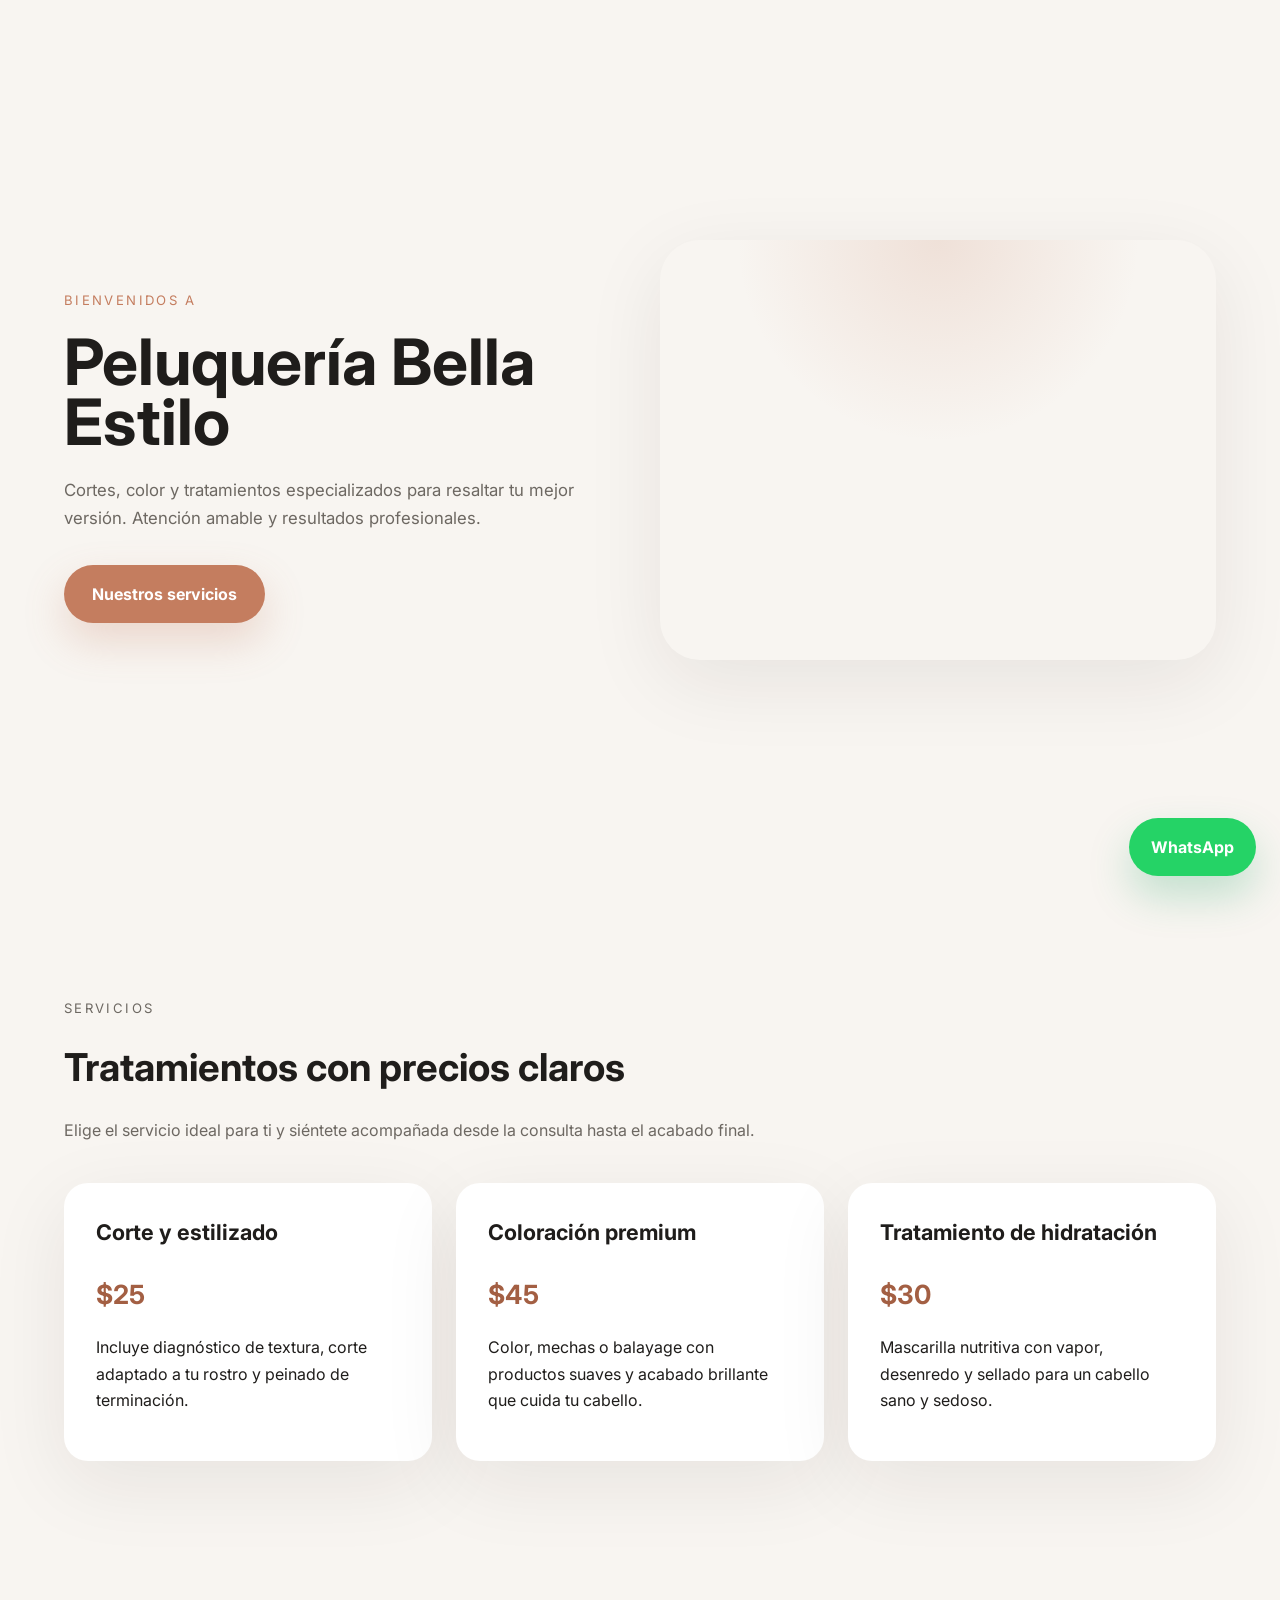
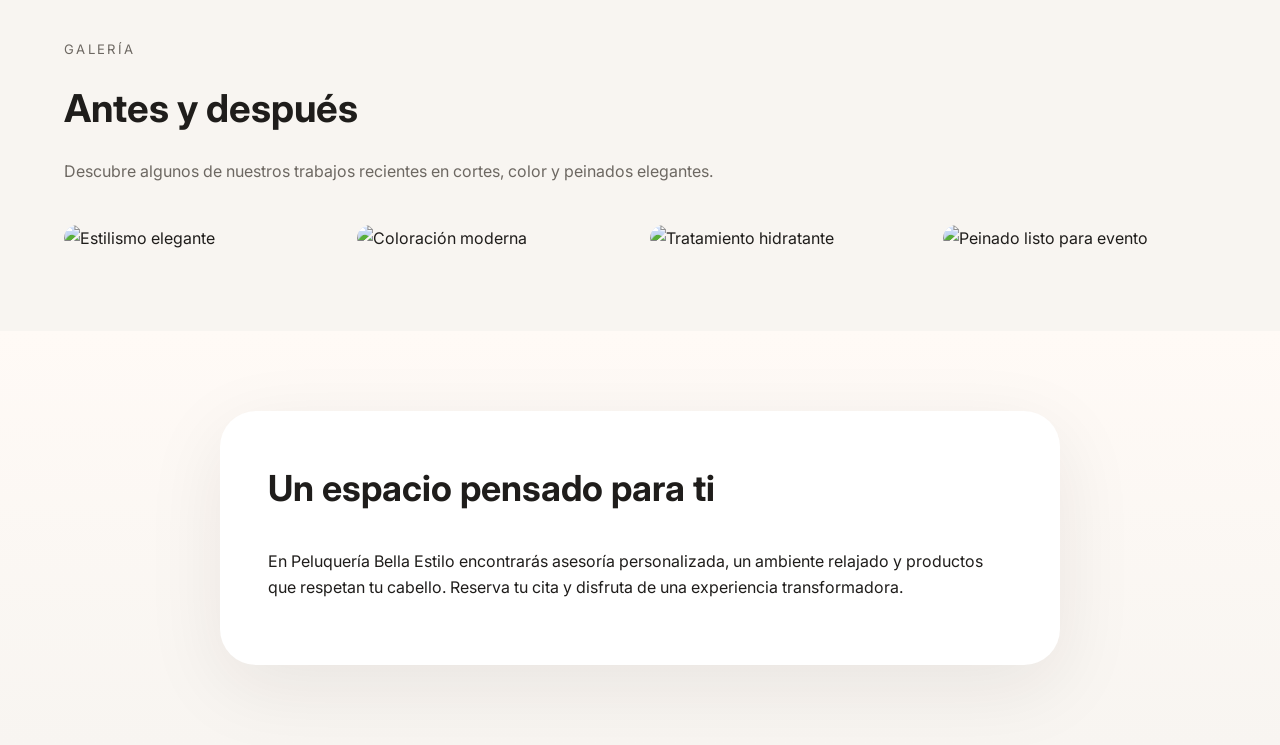
==== index.html @ 40b103ce "Add files via upload" ====
<!DOCTYPE html>
<html lang="es">
<head>
  <meta charset="UTF-8" />
  <meta name="viewport" content="width=device-width, initial-scale=1.0" />
  <title>Peluquería Bella Estilo</title>
  <link rel="stylesheet" href="style.css" />
  <link rel="preconnect" href="https://fonts.googleapis.com" />
  <link rel="preconnect" href="https://fonts.gstatic.com" crossorigin />
  <link href="https://fonts.googleapis.com/css2?family=Inter:wght@400;500;600;700;800&display=swap" rel="stylesheet" />
</head>
<body>
  <header class="hero">
    <div class="hero__content">
      <p class="eyebrow">Bienvenidos a</p>
      <h1>Peluquería Bella Estilo</h1>
      <p class="hero__text">Cortes, color y tratamientos especializados para resaltar tu mejor versión. Atención amable y resultados profesionales.</p>
      <a class="btn btn--primary" href="#servicios">Nuestros servicios</a>
    </div>
    <div class="hero__image"></div>
  </header>

  <main>
    <section id="servicios" class="section section--services">
      <div class="section__header">
        <p class="eyebrow">Servicios</p>
        <h2>Tratamientos con precios claros</h2>
        <p>Elige el servicio ideal para ti y siéntete acompañada desde la consulta hasta el acabado final.</p>
      </div>
      <div class="cards">
        <article class="card">
          <h3>Corte y estilizado</h3>
          <p class="price">$25</p>
          <p>Incluye diagnóstico de textura, corte adaptado a tu rostro y peinado de terminación.</p>
        </article>
        <article class="card">
          <h3>Coloración premium</h3>
          <p class="price">$45</p>
          <p>Color, mechas o balayage con productos suaves y acabado brillante que cuida tu cabello.</p>
        </article>
        <article class="card">
          <h3>Tratamiento de hidratación</h3>
          <p class="price">$30</p>
          <p>Mascarilla nutritiva con vapor, desenredo y sellado para un cabello sano y sedoso.</p>
        </article>
      </div>
    </section>

    <section class="section section--gallery">
      <div class="section__header">
        <p class="eyebrow">Galería</p>
        <h2>Antes y después</h2>
        <p>Descubre algunos de nuestros trabajos recientes en cortes, color y peinados elegantes.</p>
      </div>
      <div class="gallery-grid">
        <div class="gallery-card">
          <img src="https://images.unsplash.com/photo-1517841905240-472988babdf9?auto=format&fit=crop&w=800&q=80" alt="Estilismo elegante" />
        </div>
        <div class="gallery-card">
          <img src="https://images.unsplash.com/photo-1506806732259-39c2d0268443?auto=format&fit=crop&w=800&q=80" alt="Coloración moderna" />
        </div>
        <div class="gallery-card">
          <img src="https://images.unsplash.com/photo-1556228724-4b6c03b07b3a?auto=format&fit=crop&w=800&q=80" alt="Tratamiento hidratante" />
        </div>
        <div class="gallery-card">
          <img src="https://images.unsplash.com/photo-1487412720507-e7ab37603c6f?auto=format&fit=crop&w=800&q=80" alt="Peinado listo para evento" />
        </div>
      </div>
    </section>

    <section class="section section--about">
      <div class="about-box">
        <h2>Un espacio pensado para ti</h2>
        <p>En Peluquería Bella Estilo encontrarás asesoría personalizada, un ambiente relajado y productos que respetan tu cabello. Reserva tu cita y disfruta de una experiencia transformadora.</p>
      </div>
    </section>
  </main>

  <a class="whatsapp-button" href="https://wa.me/5491123456789" target="_blank" rel="noreferrer noopener" aria-label="Enviar mensaje por WhatsApp">
    <span>WhatsApp</span>
  </a>
</body>
</html>
---- style.css ----
* {
  box-sizing: border-box;
}

:root {
  color-scheme: dark;
  --bg: #f8f5f1;
  --surface: #ffffff;
  --surface-soft: #fbf7f3;
  --text: #1f1d1b;
  --muted: #6d6862;
  --primary: #c47d5f;
  --primary-dark: #a35f43;
  --shadow: 0 22px 80px rgba(37, 28, 21, 0.08);
  --radius: 24px;
  font-family: 'Inter', sans-serif;
}

html, body {
  margin: 0;
  padding: 0;
  background: var(--bg);
  color: var(--text);
}

body {
  min-height: 100vh;
  line-height: 1.65;
}

a {
  text-decoration: none;
  color: inherit;
}

img {
  width: 100%;
  display: block;
  border-radius: 18px;
}

.hero {
  display: grid;
  grid-template-columns: 1fr 1fr;
  min-height: 100vh;
  padding: 64px;
  align-items: center;
  gap: 40px;
}

.hero__content {
  max-width: 560px;
}

title, .eyebrow {
  text-transform: uppercase;
}

.eyebrow {
  letter-spacing: 0.18em;
  font-size: 0.82rem;
  color: var(--primary);
  margin-bottom: 20px;
}

.hero h1 {
  font-size: clamp(3rem, 5vw, 4.5rem);
  margin: 0;
  line-height: 0.95;
}

.hero__text {
  margin: 24px 0 32px;
  max-width: 520px;
  color: var(--muted);
  font-size: 1.05rem;
}

.btn {
  display: inline-flex;
  align-items: center;
  justify-content: center;
  border-radius: 999px;
  padding: 16px 28px;
  font-weight: 700;
}

.btn--primary {
  background: var(--primary);
  color: #fff;
  box-shadow: 0 18px 40px rgba(196, 125, 95, 0.25);
}

.hero__image {
  min-height: 420px;
  background: radial-gradient(circle at top, rgba(196, 125, 95, 0.17), transparent 40%),
    url('https://images.unsplash.com/photo-1517841905240-472988babdf9?auto=format&fit=crop&w=900&q=80') center/cover no-repeat;
  border-radius: 40px;
  box-shadow: var(--shadow);
}

.section {
  padding: 80px 64px;
}

.section__header {
  max-width: 700px;
  margin-bottom: 40px;
}

.section__header h2 {
  margin: 16px 0 0;
  font-size: clamp(2rem, 3vw, 3rem);
}

.section__header p {
  margin: 18px 0 0;
  color: var(--muted);
}

.cards {
  display: grid;
  grid-template-columns: repeat(3, minmax(0, 1fr));
  gap: 24px;
}

.card {
  background: var(--surface);
  border-radius: var(--radius);
  padding: 32px;
  box-shadow: var(--shadow);
}

.card h3 {
  margin-top: 0;
  font-size: 1.35rem;
}

.price {
  margin: 18px 0;
  font-size: 1.65rem;
  color: var(--primary-dark);
  font-weight: 700;
}

.gallery-grid {
  display: grid;
  grid-template-columns: repeat(4, minmax(0, 1fr));
  gap: 20px;
}

.gallery-card {
  overflow: hidden;
  border-radius: 28px;
}

.section--about {
  background: linear-gradient(180deg, #fffaf6 0%, #f8f5f1 100%);
}

.about-box {
  max-width: 840px;
  margin: 0 auto;
  background: var(--surface);
  border-radius: 36px;
  padding: 48px;
  box-shadow: var(--shadow);
}

.about-box h2 {
  margin-top: 0;
  font-size: clamp(2rem, 2.8vw, 2.8rem);
}

.whatsapp-button {
  position: fixed;
  right: 24px;
  bottom: 24px;
  z-index: 20;
  background: #25d366;
  color: #fff;
  padding: 16px 22px;
  border-radius: 999px;
  font-weight: 700;
  box-shadow: 0 20px 40px rgba(37, 163, 102, 0.25);
}

.whatsapp-button:hover {
  transform: translateY(-2px);
}

@media (max-width: 980px) {
  .hero {
    grid-template-columns: 1fr;
    padding: 48px 24px 32px;
  }

  .hero__image {
    min-height: 320px;
  }

  .section {
    padding: 56px 24px;
  }

  .cards,
  .gallery-grid {
    grid-template-columns: 1fr;
  }
}

@media (max-width: 620px) {
  .hero__text,
  .section__header p,
  .card p,
  .about-box p {
    font-size: 0.98rem;
  }

  .btn {
    width: 100%;
  }

  .about-box {
    padding: 32px 20px;
  }
}
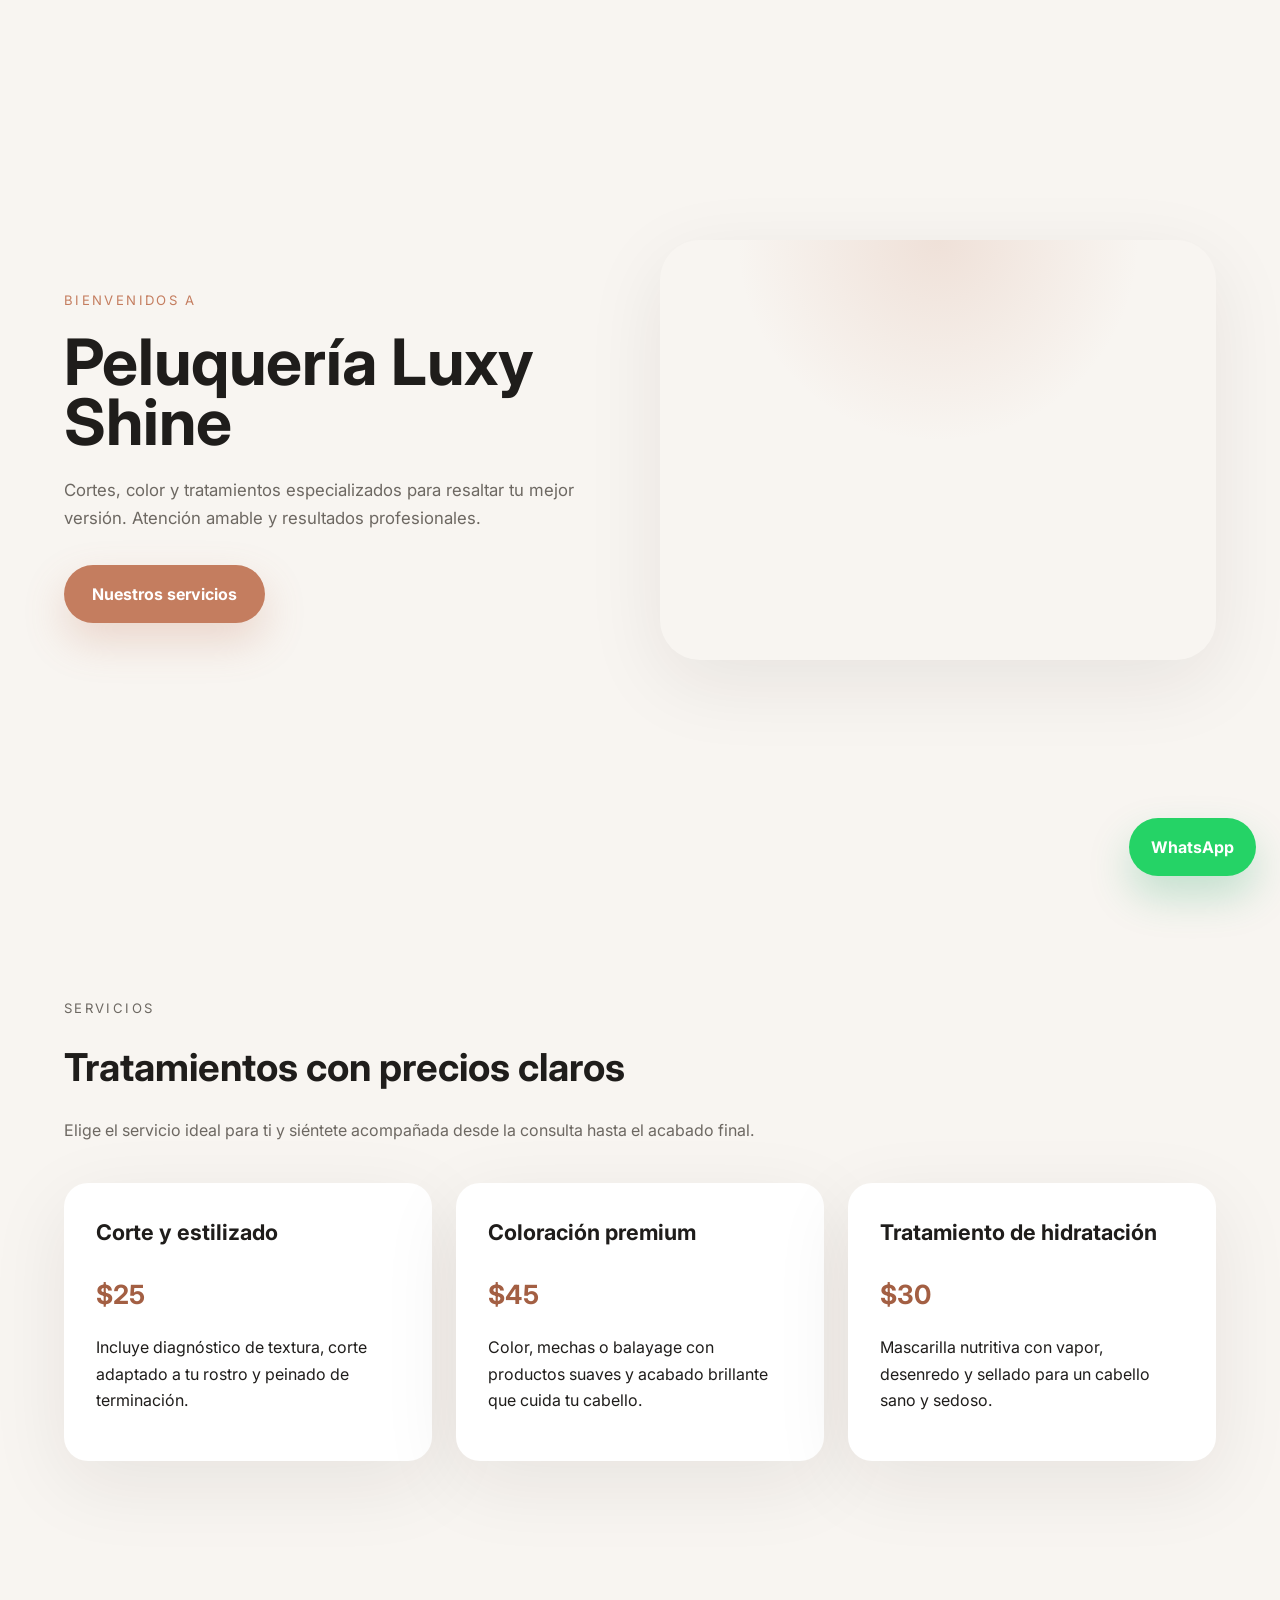
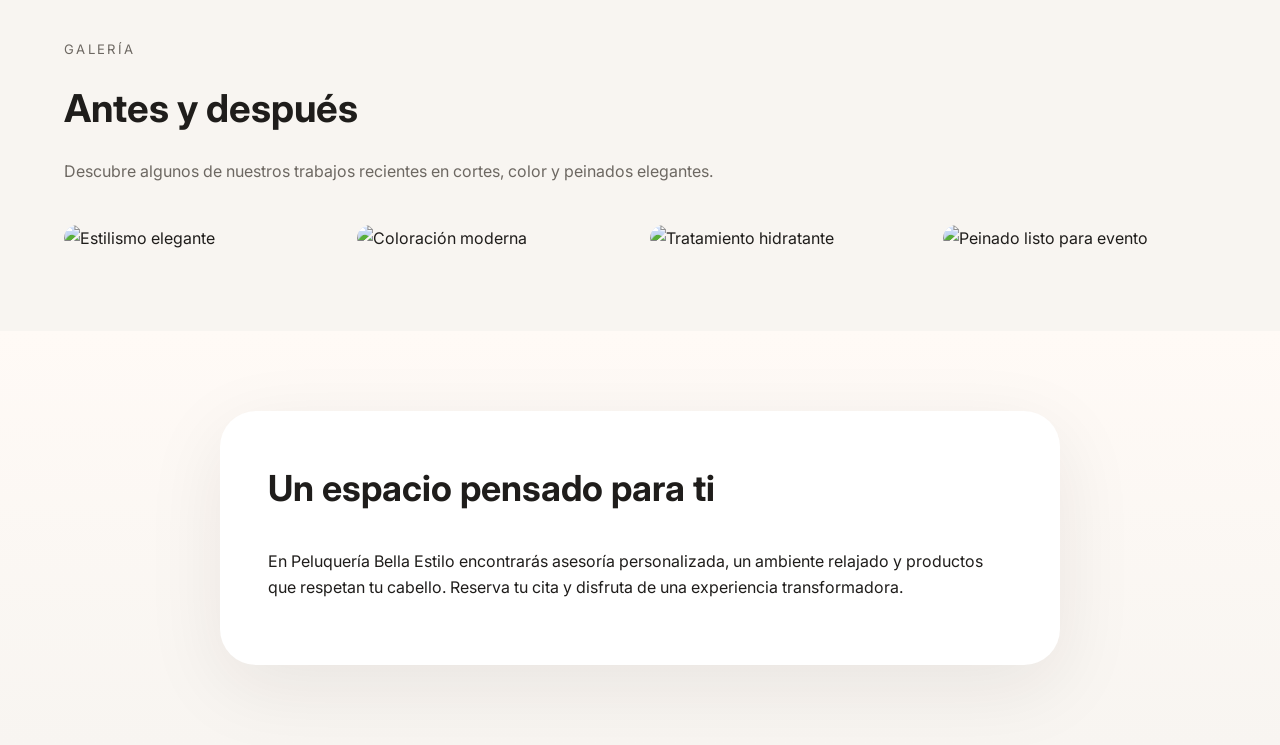
==== commit 4fdb9fcb: "Initial site and Netlify CMS config" ====
--- a/index.html
+++ b/index.html
@@ -1,83 +1,83 @@
-<!DOCTYPE html>
-<html lang="es">
-<head>
-  <meta charset="UTF-8" />
-  <meta name="viewport" content="width=device-width, initial-scale=1.0" />
-  <title>Peluquería Bella Estilo</title>
-  <link rel="stylesheet" href="style.css" />
-  <link rel="preconnect" href="https://fonts.googleapis.com" />
-  <link rel="preconnect" href="https://fonts.gstatic.com" crossorigin />
-  <link href="https://fonts.googleapis.com/css2?family=Inter:wght@400;500;600;700;800&display=swap" rel="stylesheet" />
-</head>
-<body>
-  <header class="hero">
-    <div class="hero__content">
-      <p class="eyebrow">Bienvenidos a</p>
-      <h1>Peluquería Bella Estilo</h1>
-      <p class="hero__text">Cortes, color y tratamientos especializados para resaltar tu mejor versión. Atención amable y resultados profesionales.</p>
-      <a class="btn btn--primary" href="#servicios">Nuestros servicios</a>
-    </div>
-    <div class="hero__image"></div>
-  </header>
-
-  <main>
-    <section id="servicios" class="section section--services">
-      <div class="section__header">
-        <p class="eyebrow">Servicios</p>
-        <h2>Tratamientos con precios claros</h2>
-        <p>Elige el servicio ideal para ti y siéntete acompañada desde la consulta hasta el acabado final.</p>
-      </div>
-      <div class="cards">
-        <article class="card">
-          <h3>Corte y estilizado</h3>
-          <p class="price">$25</p>
-          <p>Incluye diagnóstico de textura, corte adaptado a tu rostro y peinado de terminación.</p>
-        </article>
-        <article class="card">
-          <h3>Coloración premium</h3>
-          <p class="price">$45</p>
-          <p>Color, mechas o balayage con productos suaves y acabado brillante que cuida tu cabello.</p>
-        </article>
-        <article class="card">
-          <h3>Tratamiento de hidratación</h3>
-          <p class="price">$30</p>
-          <p>Mascarilla nutritiva con vapor, desenredo y sellado para un cabello sano y sedoso.</p>
-        </article>
-      </div>
-    </section>
-
-    <section class="section section--gallery">
-      <div class="section__header">
-        <p class="eyebrow">Galería</p>
-        <h2>Antes y después</h2>
-        <p>Descubre algunos de nuestros trabajos recientes en cortes, color y peinados elegantes.</p>
-      </div>
-      <div class="gallery-grid">
-        <div class="gallery-card">
-          <img src="https://images.unsplash.com/photo-1517841905240-472988babdf9?auto=format&fit=crop&w=800&q=80" alt="Estilismo elegante" />
-        </div>
-        <div class="gallery-card">
-          <img src="https://images.unsplash.com/photo-1506806732259-39c2d0268443?auto=format&fit=crop&w=800&q=80" alt="Coloración moderna" />
-        </div>
-        <div class="gallery-card">
-          <img src="https://images.unsplash.com/photo-1556228724-4b6c03b07b3a?auto=format&fit=crop&w=800&q=80" alt="Tratamiento hidratante" />
-        </div>
-        <div class="gallery-card">
-          <img src="https://images.unsplash.com/photo-1487412720507-e7ab37603c6f?auto=format&fit=crop&w=800&q=80" alt="Peinado listo para evento" />
-        </div>
-      </div>
-    </section>
-
-    <section class="section section--about">
-      <div class="about-box">
-        <h2>Un espacio pensado para ti</h2>
-        <p>En Peluquería Bella Estilo encontrarás asesoría personalizada, un ambiente relajado y productos que respetan tu cabello. Reserva tu cita y disfruta de una experiencia transformadora.</p>
-      </div>
-    </section>
-  </main>
-
-  <a class="whatsapp-button" href="https://wa.me/5491123456789" target="_blank" rel="noreferrer noopener" aria-label="Enviar mensaje por WhatsApp">
-    <span>WhatsApp</span>
-  </a>
-</body>
-</html>
+<!DOCTYPE html>
+<html lang="es">
+<head>
+  <meta charset="UTF-8" />
+  <meta name="viewport" content="width=device-width, initial-scale=1.0" />
+  <title>Peluquería Luxy Shine</title>
+  <link rel="stylesheet" href="style.css" />
+  <link rel="preconnect" href="https://fonts.googleapis.com" />
+  <link rel="preconnect" href="https://fonts.gstatic.com" crossorigin />
+  <link href="https://fonts.googleapis.com/css2?family=Inter:wght@400;500;600;700;800&display=swap" rel="stylesheet" />
+</head>
+<body>
+  <header class="hero">
+    <div class="hero__content">
+      <p class="eyebrow">Bienvenidos a</p>
+      <h1>Peluquería Luxy Shine</h1>
+      <p class="hero__text">Cortes, color y tratamientos especializados para resaltar tu mejor versión. Atención amable y resultados profesionales.</p>
+      <a class="btn btn--primary" href="#servicios">Nuestros servicios</a>
+    </div>
+    <div class="hero__image"></div>
+  </header>
+
+  <main>
+    <section id="servicios" class="section section--services">
+      <div class="section__header">
+        <p class="eyebrow">Servicios</p>
+        <h2>Tratamientos con precios claros</h2>
+        <p>Elige el servicio ideal para ti y siéntete acompañada desde la consulta hasta el acabado final.</p>
+      </div>
+      <div class="cards">
+        <article class="card">
+          <h3>Corte y estilizado</h3>
+          <p class="price">$25</p>
+          <p>Incluye diagnóstico de textura, corte adaptado a tu rostro y peinado de terminación.</p>
+        </article>
+        <article class="card">
+          <h3>Coloración premium</h3>
+          <p class="price">$45</p>
+          <p>Color, mechas o balayage con productos suaves y acabado brillante que cuida tu cabello.</p>
+        </article>
+        <article class="card">
+          <h3>Tratamiento de hidratación</h3>
+          <p class="price">$30</p>
+          <p>Mascarilla nutritiva con vapor, desenredo y sellado para un cabello sano y sedoso.</p>
+        </article>
+      </div>
+    </section>
+
+    <section class="section section--gallery">
+      <div class="section__header">
+        <p class="eyebrow">Galería</p>
+        <h2>Antes y después</h2>
+        <p>Descubre algunos de nuestros trabajos recientes en cortes, color y peinados elegantes.</p>
+      </div>
+      <div class="gallery-grid">
+        <div class="gallery-card">
+          <img src="https://images.unsplash.com/photo-1517841905240-472988babdf9?auto=format&fit=crop&w=800&q=80" alt="Estilismo elegante" />
+        </div>
+        <div class="gallery-card">
+          <img src="https://images.unsplash.com/photo-1506806732259-39c2d0268443?auto=format&fit=crop&w=800&q=80" alt="Coloración moderna" />
+        </div>
+        <div class="gallery-card">
+          <img src="https://images.unsplash.com/photo-1556228724-4b6c03b07b3a?auto=format&fit=crop&w=800&q=80" alt="Tratamiento hidratante" />
+        </div>
+        <div class="gallery-card">
+          <img src="https://images.unsplash.com/photo-1487412720507-e7ab37603c6f?auto=format&fit=crop&w=800&q=80" alt="Peinado listo para evento" />
+        </div>
+      </div>
+    </section>
+
+    <section class="section section--about">
+      <div class="about-box">
+        <h2>Un espacio pensado para ti</h2>
+        <p>En Peluquería Bella Estilo encontrarás asesoría personalizada, un ambiente relajado y productos que respetan tu cabello. Reserva tu cita y disfruta de una experiencia transformadora.</p>
+      </div>
+    </section>
+  </main>
+
+  <a class="whatsapp-button" href="https://wa.me/5491123456789" target="_blank" rel="noreferrer noopener" aria-label="Enviar mensaje por WhatsApp">
+    <span>WhatsApp</span>
+  </a>
+</body>
+</html>
--- a/style.css
+++ b/style.css
@@ -1,227 +1,227 @@
-* {
-  box-sizing: border-box;
-}
-
-:root {
-  color-scheme: dark;
-  --bg: #f8f5f1;
-  --surface: #ffffff;
-  --surface-soft: #fbf7f3;
-  --text: #1f1d1b;
-  --muted: #6d6862;
-  --primary: #c47d5f;
-  --primary-dark: #a35f43;
-  --shadow: 0 22px 80px rgba(37, 28, 21, 0.08);
-  --radius: 24px;
-  font-family: 'Inter', sans-serif;
-}
-
-html, body {
-  margin: 0;
-  padding: 0;
-  background: var(--bg);
-  color: var(--text);
-}
-
-body {
-  min-height: 100vh;
-  line-height: 1.65;
-}
-
-a {
-  text-decoration: none;
-  color: inherit;
-}
-
-img {
-  width: 100%;
-  display: block;
-  border-radius: 18px;
-}
-
-.hero {
-  display: grid;
-  grid-template-columns: 1fr 1fr;
-  min-height: 100vh;
-  padding: 64px;
-  align-items: center;
-  gap: 40px;
-}
-
-.hero__content {
-  max-width: 560px;
-}
-
-title, .eyebrow {
-  text-transform: uppercase;
-}
-
-.eyebrow {
-  letter-spacing: 0.18em;
-  font-size: 0.82rem;
-  color: var(--primary);
-  margin-bottom: 20px;
-}
-
-.hero h1 {
-  font-size: clamp(3rem, 5vw, 4.5rem);
-  margin: 0;
-  line-height: 0.95;
-}
-
-.hero__text {
-  margin: 24px 0 32px;
-  max-width: 520px;
-  color: var(--muted);
-  font-size: 1.05rem;
-}
-
-.btn {
-  display: inline-flex;
-  align-items: center;
-  justify-content: center;
-  border-radius: 999px;
-  padding: 16px 28px;
-  font-weight: 700;
-}
-
-.btn--primary {
-  background: var(--primary);
-  color: #fff;
-  box-shadow: 0 18px 40px rgba(196, 125, 95, 0.25);
-}
-
-.hero__image {
-  min-height: 420px;
-  background: radial-gradient(circle at top, rgba(196, 125, 95, 0.17), transparent 40%),
-    url('https://images.unsplash.com/photo-1517841905240-472988babdf9?auto=format&fit=crop&w=900&q=80') center/cover no-repeat;
-  border-radius: 40px;
-  box-shadow: var(--shadow);
-}
-
-.section {
-  padding: 80px 64px;
-}
-
-.section__header {
-  max-width: 700px;
-  margin-bottom: 40px;
-}
-
-.section__header h2 {
-  margin: 16px 0 0;
-  font-size: clamp(2rem, 3vw, 3rem);
-}
-
-.section__header p {
-  margin: 18px 0 0;
-  color: var(--muted);
-}
-
-.cards {
-  display: grid;
-  grid-template-columns: repeat(3, minmax(0, 1fr));
-  gap: 24px;
-}
-
-.card {
-  background: var(--surface);
-  border-radius: var(--radius);
-  padding: 32px;
-  box-shadow: var(--shadow);
-}
-
-.card h3 {
-  margin-top: 0;
-  font-size: 1.35rem;
-}
-
-.price {
-  margin: 18px 0;
-  font-size: 1.65rem;
-  color: var(--primary-dark);
-  font-weight: 700;
-}
-
-.gallery-grid {
-  display: grid;
-  grid-template-columns: repeat(4, minmax(0, 1fr));
-  gap: 20px;
-}
-
-.gallery-card {
-  overflow: hidden;
-  border-radius: 28px;
-}
-
-.section--about {
-  background: linear-gradient(180deg, #fffaf6 0%, #f8f5f1 100%);
-}
-
-.about-box {
-  max-width: 840px;
-  margin: 0 auto;
-  background: var(--surface);
-  border-radius: 36px;
-  padding: 48px;
-  box-shadow: var(--shadow);
-}
-
-.about-box h2 {
-  margin-top: 0;
-  font-size: clamp(2rem, 2.8vw, 2.8rem);
-}
-
-.whatsapp-button {
-  position: fixed;
-  right: 24px;
-  bottom: 24px;
-  z-index: 20;
-  background: #25d366;
-  color: #fff;
-  padding: 16px 22px;
-  border-radius: 999px;
-  font-weight: 700;
-  box-shadow: 0 20px 40px rgba(37, 163, 102, 0.25);
-}
-
-.whatsapp-button:hover {
-  transform: translateY(-2px);
-}
-
-@media (max-width: 980px) {
-  .hero {
-    grid-template-columns: 1fr;
-    padding: 48px 24px 32px;
-  }
-
-  .hero__image {
-    min-height: 320px;
-  }
-
-  .section {
-    padding: 56px 24px;
-  }
-
-  .cards,
-  .gallery-grid {
-    grid-template-columns: 1fr;
-  }
-}
-
-@media (max-width: 620px) {
-  .hero__text,
-  .section__header p,
-  .card p,
-  .about-box p {
-    font-size: 0.98rem;
-  }
-
-  .btn {
-    width: 100%;
-  }
-
-  .about-box {
-    padding: 32px 20px;
-  }
-}
+* {
+  box-sizing: border-box;
+}
+
+:root {
+  color-scheme: dark;
+  --bg: #f8f5f1;
+  --surface: #ffffff;
+  --surface-soft: #fbf7f3;
+  --text: #1f1d1b;
+  --muted: #6d6862;
+  --primary: #c47d5f;
+  --primary-dark: #a35f43;
+  --shadow: 0 22px 80px rgba(37, 28, 21, 0.08);
+  --radius: 24px;
+  font-family: 'Inter', sans-serif;
+}
+
+html, body {
+  margin: 0;
+  padding: 0;
+  background: var(--bg);
+  color: var(--text);
+}
+
+body {
+  min-height: 100vh;
+  line-height: 1.65;
+}
+
+a {
+  text-decoration: none;
+  color: inherit;
+}
+
+img {
+  width: 100%;
+  display: block;
+  border-radius: 18px;
+}
+
+.hero {
+  display: grid;
+  grid-template-columns: 1fr 1fr;
+  min-height: 100vh;
+  padding: 64px;
+  align-items: center;
+  gap: 40px;
+}
+
+.hero__content {
+  max-width: 560px;
+}
+
+title, .eyebrow {
+  text-transform: uppercase;
+}
+
+.eyebrow {
+  letter-spacing: 0.18em;
+  font-size: 0.82rem;
+  color: var(--primary);
+  margin-bottom: 20px;
+}
+
+.hero h1 {
+  font-size: clamp(3rem, 5vw, 4.5rem);
+  margin: 0;
+  line-height: 0.95;
+}
+
+.hero__text {
+  margin: 24px 0 32px;
+  max-width: 520px;
+  color: var(--muted);
+  font-size: 1.05rem;
+}
+
+.btn {
+  display: inline-flex;
+  align-items: center;
+  justify-content: center;
+  border-radius: 999px;
+  padding: 16px 28px;
+  font-weight: 700;
+}
+
+.btn--primary {
+  background: var(--primary);
+  color: #fff;
+  box-shadow: 0 18px 40px rgba(196, 125, 95, 0.25);
+}
+
+.hero__image {
+  min-height: 420px;
+  background: radial-gradient(circle at top, rgba(196, 125, 95, 0.17), transparent 40%),
+    url('https://images.unsplash.com/photo-1517841905240-472988babdf9?auto=format&fit=crop&w=900&q=80') center/cover no-repeat;
+  border-radius: 40px;
+  box-shadow: var(--shadow);
+}
+
+.section {
+  padding: 80px 64px;
+}
+
+.section__header {
+  max-width: 700px;
+  margin-bottom: 40px;
+}
+
+.section__header h2 {
+  margin: 16px 0 0;
+  font-size: clamp(2rem, 3vw, 3rem);
+}
+
+.section__header p {
+  margin: 18px 0 0;
+  color: var(--muted);
+}
+
+.cards {
+  display: grid;
+  grid-template-columns: repeat(3, minmax(0, 1fr));
+  gap: 24px;
+}
+
+.card {
+  background: var(--surface);
+  border-radius: var(--radius);
+  padding: 32px;
+  box-shadow: var(--shadow);
+}
+
+.card h3 {
+  margin-top: 0;
+  font-size: 1.35rem;
+}
+
+.price {
+  margin: 18px 0;
+  font-size: 1.65rem;
+  color: var(--primary-dark);
+  font-weight: 700;
+}
+
+.gallery-grid {
+  display: grid;
+  grid-template-columns: repeat(4, minmax(0, 1fr));
+  gap: 20px;
+}
+
+.gallery-card {
+  overflow: hidden;
+  border-radius: 28px;
+}
+
+.section--about {
+  background: linear-gradient(180deg, #fffaf6 0%, #f8f5f1 100%);
+}
+
+.about-box {
+  max-width: 840px;
+  margin: 0 auto;
+  background: var(--surface);
+  border-radius: 36px;
+  padding: 48px;
+  box-shadow: var(--shadow);
+}
+
+.about-box h2 {
+  margin-top: 0;
+  font-size: clamp(2rem, 2.8vw, 2.8rem);
+}
+
+.whatsapp-button {
+  position: fixed;
+  right: 24px;
+  bottom: 24px;
+  z-index: 20;
+  background: #25d366;
+  color: #fff;
+  padding: 16px 22px;
+  border-radius: 999px;
+  font-weight: 700;
+  box-shadow: 0 20px 40px rgba(37, 163, 102, 0.25);
+}
+
+.whatsapp-button:hover {
+  transform: translateY(-2px);
+}
+
+@media (max-width: 980px) {
+  .hero {
+    grid-template-columns: 1fr;
+    padding: 48px 24px 32px;
+  }
+
+  .hero__image {
+    min-height: 320px;
+  }
+
+  .section {
+    padding: 56px 24px;
+  }
+
+  .cards,
+  .gallery-grid {
+    grid-template-columns: 1fr;
+  }
+}
+
+@media (max-width: 620px) {
+  .hero__text,
+  .section__header p,
+  .card p,
+  .about-box p {
+    font-size: 0.98rem;
+  }
+
+  .btn {
+    width: 100%;
+  }
+
+  .about-box {
+    padding: 32px 20px;
+  }
+}
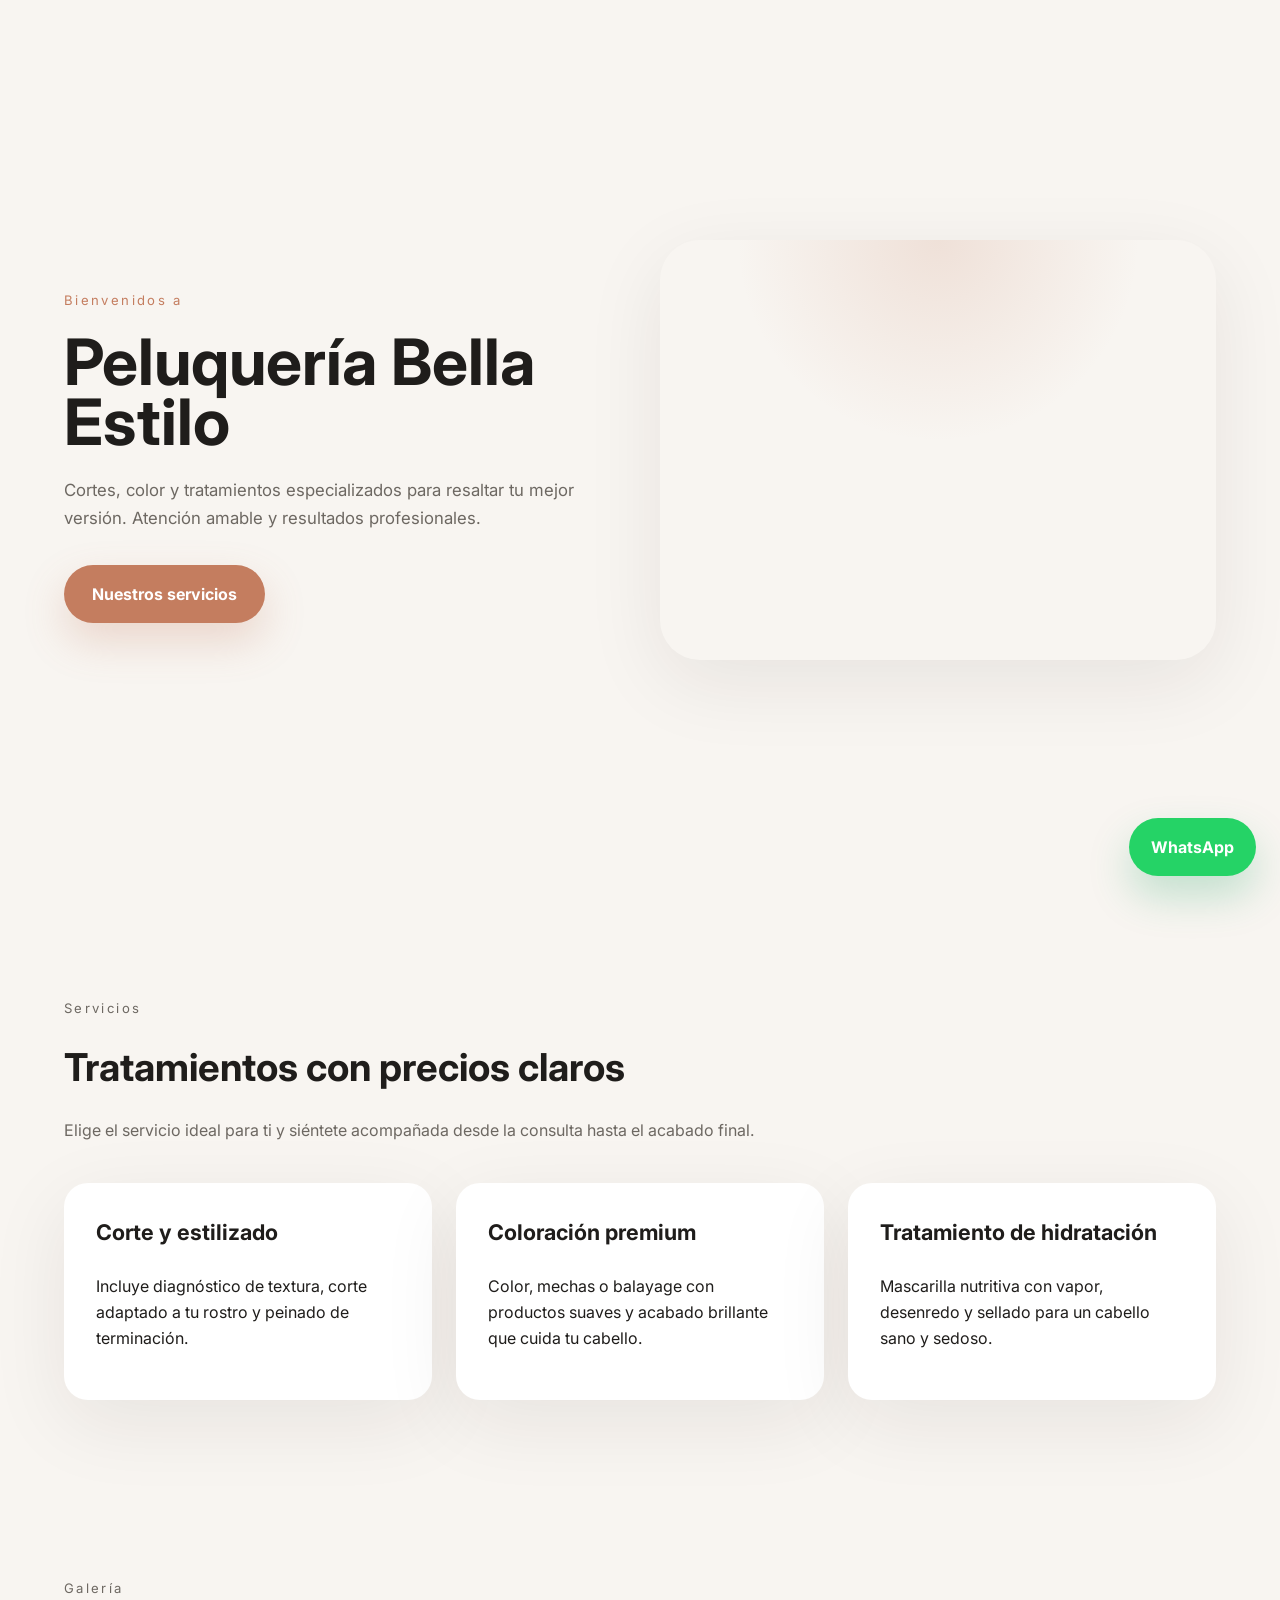
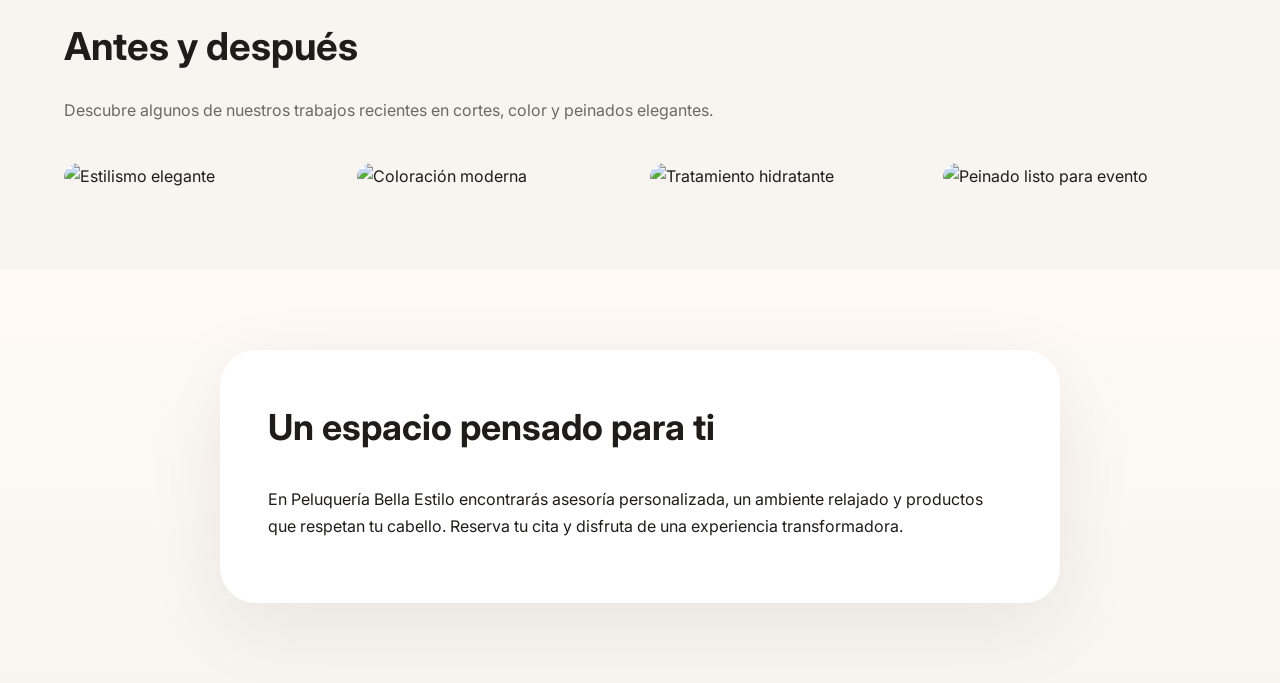
==== commit 7f1155ca: "Resolve merge conflicts and sync repository" ====
--- a/index.html
+++ b/index.html
@@ -1,9 +1,9 @@
-<!DOCTYPE html>
+﻿<!DOCTYPE html>
 <html lang="es">
 <head>
   <meta charset="UTF-8" />
   <meta name="viewport" content="width=device-width, initial-scale=1.0" />
-  <title>Peluquería Luxy Shine</title>
+  <title>Peluquería Bella Estilo</title>
   <link rel="stylesheet" href="style.css" />
   <link rel="preconnect" href="https://fonts.googleapis.com" />
   <link rel="preconnect" href="https://fonts.gstatic.com" crossorigin />
@@ -13,7 +13,7 @@
   <header class="hero">
     <div class="hero__content">
       <p class="eyebrow">Bienvenidos a</p>
-      <h1>Peluquería Luxy Shine</h1>
+      <h1>Peluquería Bella Estilo</h1>
       <p class="hero__text">Cortes, color y tratamientos especializados para resaltar tu mejor versión. Atención amable y resultados profesionales.</p>
       <a class="btn btn--primary" href="#servicios">Nuestros servicios</a>
     </div>
@@ -30,17 +30,17 @@
       <div class="cards">
         <article class="card">
           <h3>Corte y estilizado</h3>
-          <p class="price">$25</p>
+          <p class="price"></p>
           <p>Incluye diagnóstico de textura, corte adaptado a tu rostro y peinado de terminación.</p>
         </article>
         <article class="card">
           <h3>Coloración premium</h3>
-          <p class="price">$45</p>
+          <p class="price"></p>
           <p>Color, mechas o balayage con productos suaves y acabado brillante que cuida tu cabello.</p>
         </article>
         <article class="card">
           <h3>Tratamiento de hidratación</h3>
-          <p class="price">$30</p>
+          <p class="price"></p>
           <p>Mascarilla nutritiva con vapor, desenredo y sellado para un cabello sano y sedoso.</p>
         </article>
       </div>
--- a/style.css
+++ b/style.css
@@ -1,4 +1,4 @@
-* {
+﻿* {
   box-sizing: border-box;
 }
 
@@ -52,10 +52,6 @@
   max-width: 560px;
 }
 
-title, .eyebrow {
-  text-transform: uppercase;
-}
-
 .eyebrow {
   letter-spacing: 0.18em;
   font-size: 0.82rem;
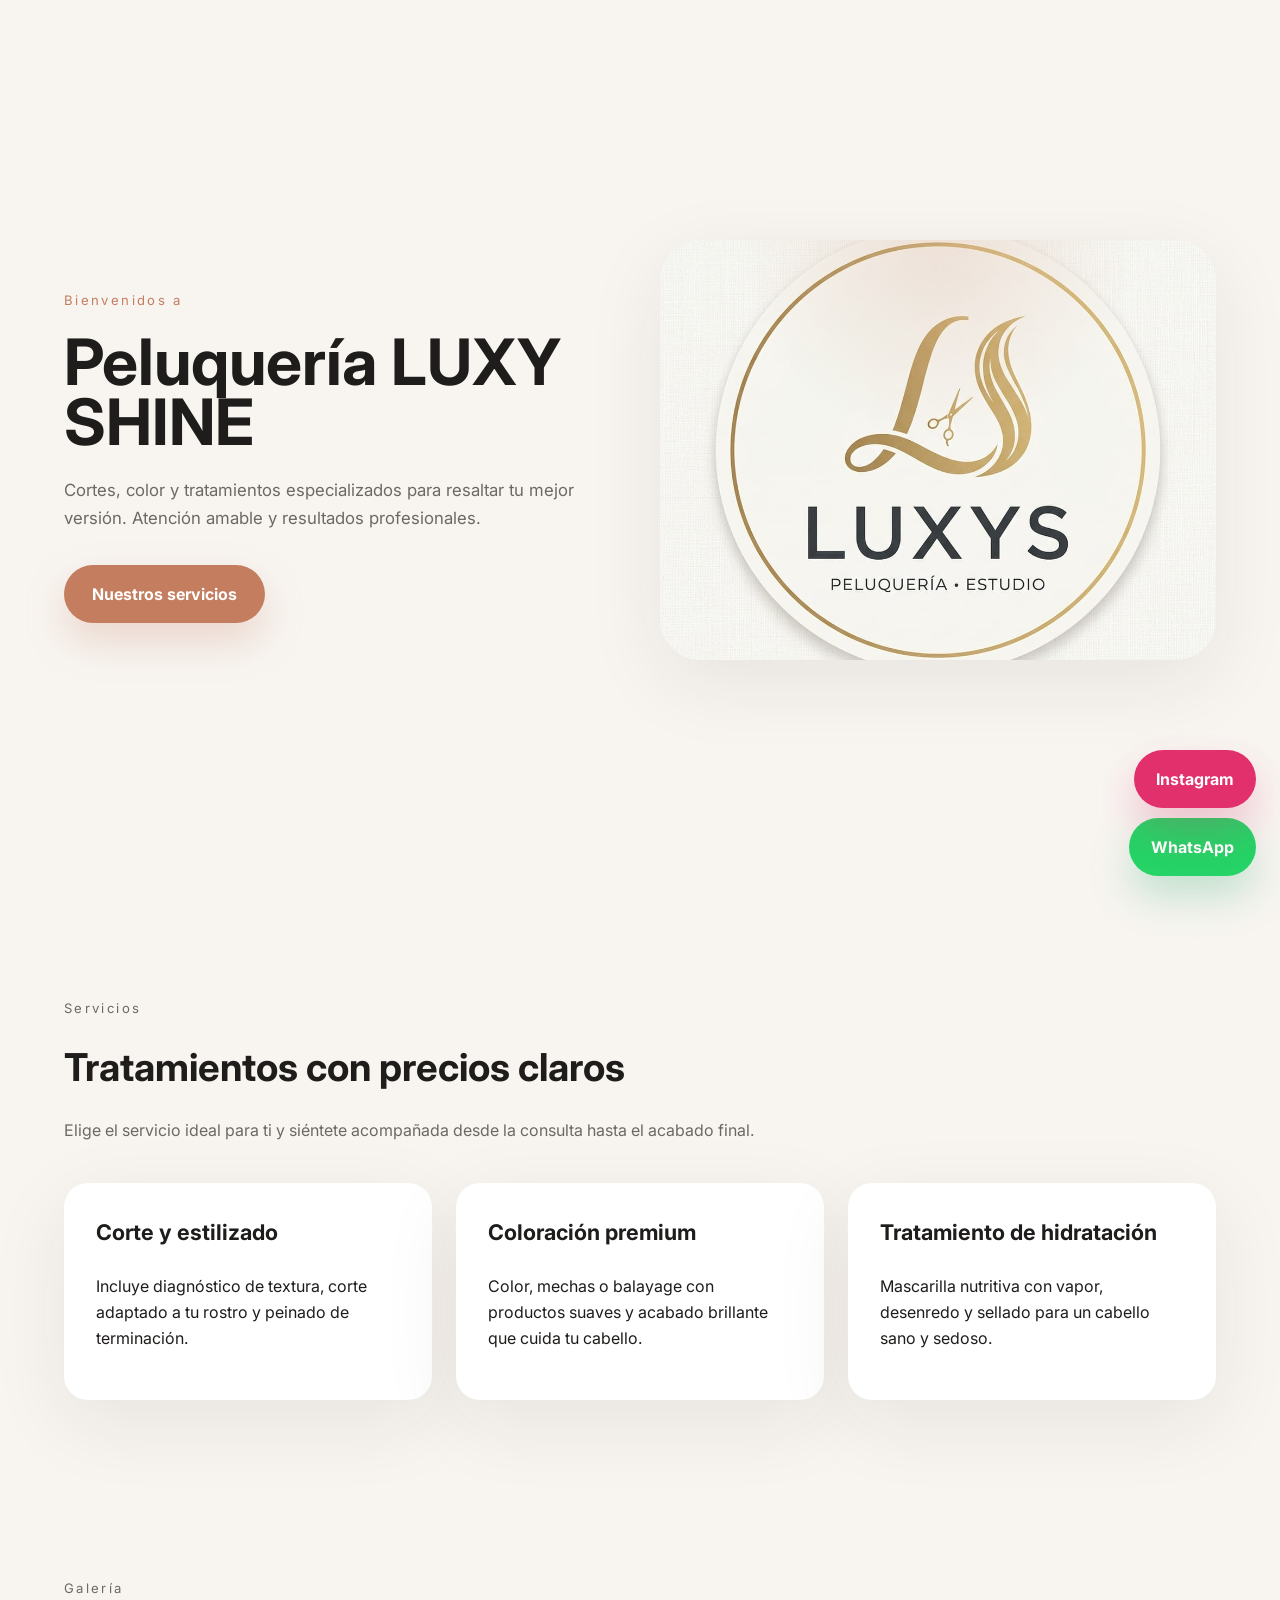
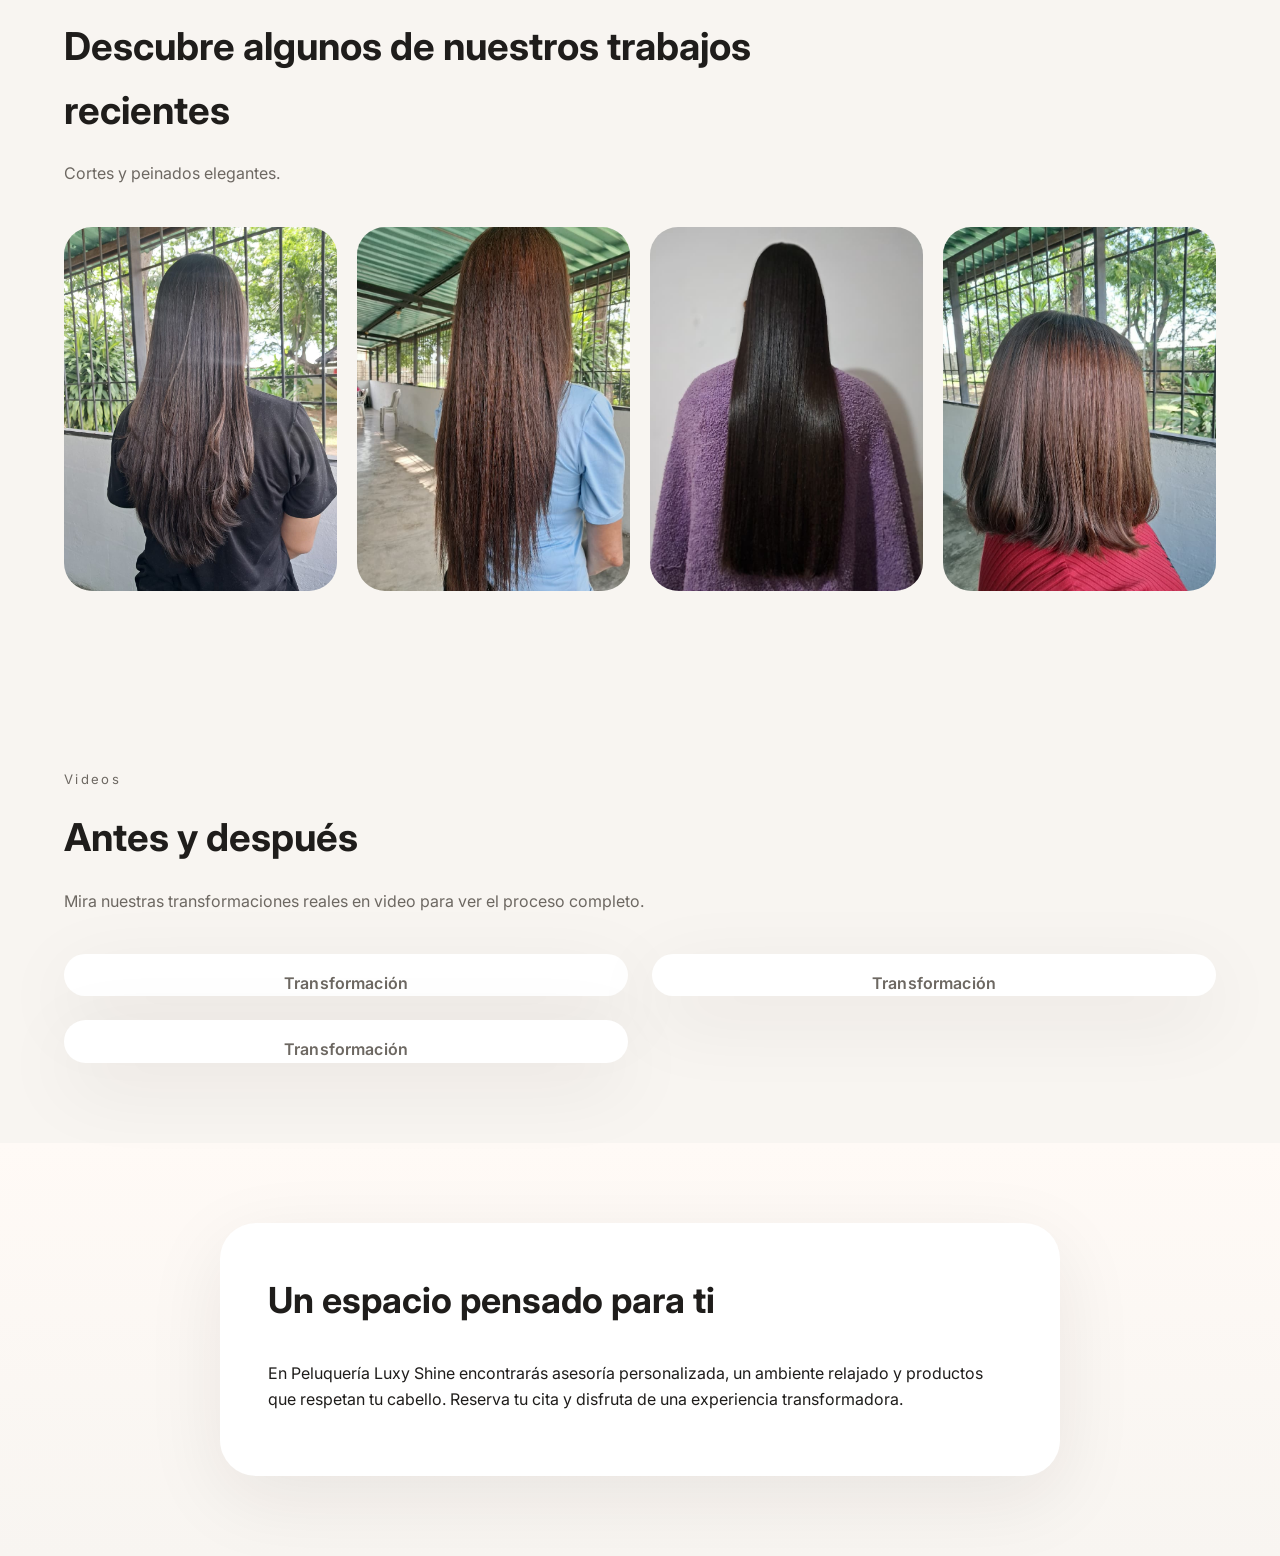
==== commit 5a4d0fbf: "actualizacion" ====
--- a/index.html
+++ b/index.html
@@ -3,7 +3,7 @@
 <head>
   <meta charset="UTF-8" />
   <meta name="viewport" content="width=device-width, initial-scale=1.0" />
-  <title>Peluquería Bella Estilo</title>
+  <title>LUXY SHINE Peluqueria</title>
   <link rel="stylesheet" href="style.css" />
   <link rel="preconnect" href="https://fonts.googleapis.com" />
   <link rel="preconnect" href="https://fonts.gstatic.com" crossorigin />
@@ -13,7 +13,7 @@
   <header class="hero">
     <div class="hero__content">
       <p class="eyebrow">Bienvenidos a</p>
-      <h1>Peluquería Bella Estilo</h1>
+      <h1>Peluquería LUXY SHINE</h1>
       <p class="hero__text">Cortes, color y tratamientos especializados para resaltar tu mejor versión. Atención amable y resultados profesionales.</p>
       <a class="btn btn--primary" href="#servicios">Nuestros servicios</a>
     </div>
@@ -49,35 +49,97 @@
     <section class="section section--gallery">
       <div class="section__header">
         <p class="eyebrow">Galería</p>
-        <h2>Antes y después</h2>
-        <p>Descubre algunos de nuestros trabajos recientes en cortes, color y peinados elegantes.</p>
+        <h2>Descubre algunos de nuestros trabajos recientes</h2>
+        <p>Cortes y peinados elegantes.</p>
       </div>
       <div class="gallery-grid">
         <div class="gallery-card">
-          <img src="https://images.unsplash.com/photo-1517841905240-472988babdf9?auto=format&fit=crop&w=800&q=80" alt="Estilismo elegante" />
+          <img src="public/estilismo elegante.jpeg" alt="Estilismo elegante" />
         </div>
         <div class="gallery-card">
-          <img src="https://images.unsplash.com/photo-1506806732259-39c2d0268443?auto=format&fit=crop&w=800&q=80" alt="Coloración moderna" />
+          <img src="public/Coloracion moderna.jpeg" alt="Coloración moderna" />
         </div>
         <div class="gallery-card">
-          <img src="https://images.unsplash.com/photo-1556228724-4b6c03b07b3a?auto=format&fit=crop&w=800&q=80" alt="Tratamiento hidratante" />
+          <img src="public/tratamiento hidratante.jpeg" alt="Tratamiento hidratante" />
         </div>
         <div class="gallery-card">
-          <img src="https://images.unsplash.com/photo-1487412720507-e7ab37603c6f?auto=format&fit=crop&w=800&q=80" alt="Peinado listo para evento" />
+          <img src="public/Peinado listo para evento.jpeg" alt="Peinado listo para evento" />
         </div>
       </div>
+    </section>
+
+        <section class="section section--videos">
+      <div class="section__header">
+        <p class="eyebrow">Videos</p>
+        <h2>Antes y después</h2>
+        <p>Mira nuestras transformaciones reales en video para ver el proceso completo.</p>
+      </div>
+      <div class="video-grid">
+        <article class="video-card">
+          <blockquote class="instagram-media" data-instgrm-captioned data-instgrm-permalink="https://www.instagram.com/p/DX4mqfJFjEU/?utm_source=ig_embed&amp;utm_campaign=loading" data-instgrm-version="14" style=" background:#FFF; border:0; border-radius:3px; box-shadow:0 0 1px 0 rgba(0,0,0,0.5),0 1px 10px 0 rgba(0,0,0,0.15); margin: 1px; max-width:540px; min-width:326px; padding:0; width:100%;">
+            <a href="https://www.instagram.com/p/DX4mqfJFjEU/?utm_source=ig_embed&amp;utm_campaign=loading" target="_blank" rel="noopener noreferrer"></a>
+          </blockquote>
+          <p>Transformación</p>
+        </article>
+        <article class="video-card">
+          <blockquote class="instagram-media" data-instgrm-captioned data-instgrm-permalink="https://www.instagram.com/p/DZisx30lF9X/?utm_source=ig_embed&amp;utm_campaign=loading" data-instgrm-version="14" style=" background:#FFF; border:0; border-radius:3px; box-shadow:0 0 1px 0 rgba(0,0,0,0.5),0 1px 10px 0 rgba(0,0,0,0.15); margin: 1px; max-width:540px; min-width:326px; padding:0; width:100%;">
+            <a href="https://www.instagram.com/p/DZisx30lF9X/?utm_source=ig_embed&amp;utm_campaign=loading" target="_blank" rel="noopener noreferrer"></a>
+          </blockquote>
+          <p>Transformación</p>
+        </article>
+        <article class="video-card">
+          <blockquote class="instagram-media" data-instgrm-captioned data-instgrm-permalink="https://www.instagram.com/reel/DYSCZXXtCyr/?utm_source=ig_embed&amp;utm_campaign=loading" data-instgrm-version="14" style=" background:#FFF; border:0; border-radius:3px; box-shadow:0 0 1px 0 rgba(0,0,0,0.5),0 1px 10px 0 rgba(0,0,0,0.15); margin: 1px; max-width:540px; min-width:326px; padding:0; width:100%;">
+            <a href="https://www.instagram.com/reel/DYSCZXXtCyr/?utm_source=ig_embed&amp;utm_campaign=loading" target="_blank" rel="noopener noreferrer"></a>
+          </blockquote>
+          <p>Transformación</p>
+        </article>
+      </div>
+      <script async defer src="https://www.instagram.com/embed.js"></script>
     </section>
 
     <section class="section section--about">
       <div class="about-box">
         <h2>Un espacio pensado para ti</h2>
-        <p>En Peluquería Bella Estilo encontrarás asesoría personalizada, un ambiente relajado y productos que respetan tu cabello. Reserva tu cita y disfruta de una experiencia transformadora.</p>
+        <p>En Peluquería Luxy Shine encontrarás asesoría personalizada, un ambiente relajado y productos que respetan tu cabello. Reserva tu cita y disfruta de una experiencia transformadora.</p>
       </div>
     </section>
   </main>
 
-  <a class="whatsapp-button" href="https://wa.me/5491123456789" target="_blank" rel="noreferrer noopener" aria-label="Enviar mensaje por WhatsApp">
+  <a class="instagram-button" href="https://www.instagram.com/luxy_shine_/" target="_blank" rel="noreferrer noopener" aria-label="Ir a Instagram">
+    <span>Instagram</span>
+  </a>
+  <a class="whatsapp-button" href="https://wa.me/584245341383" target="_blank" rel="noreferrer noopener" aria-label="Enviar mensaje por WhatsApp">
     <span>WhatsApp</span>
   </a>
+
+  <script src="https://identity.netlify.com/v1/netlify-identity-widget.js"></script>
+  <script>
+    document.addEventListener('DOMContentLoaded', function () {
+      if (window.netlifyIdentity) {
+        window.netlifyIdentity.init();
+
+        function redirectToAdmin() {
+          window.location.href = '/admin/';
+        }
+
+        window.netlifyIdentity.on('login', function () {
+          redirectToAdmin();
+        });
+
+        window.netlifyIdentity.on('signup', function () {
+          redirectToAdmin();
+        });
+
+        window.netlifyIdentity.on('open', function () {
+          // Optional: handle when the widget is opened.
+        });
+
+        window.netlifyIdentity.on('logout', function () {
+          window.location.href = window.location.pathname;
+        });
+      }
+    });
+  </script>
 </body>
 </html>
+
--- a/style.css
+++ b/style.css
@@ -90,7 +90,7 @@
 .hero__image {
   min-height: 420px;
   background: radial-gradient(circle at top, rgba(196, 125, 95, 0.17), transparent 40%),
-    url('https://images.unsplash.com/photo-1517841905240-472988babdf9?auto=format&fit=crop&w=900&q=80') center/cover no-repeat;
+    url('public/logoluxyshine.jpeg') center/cover no-repeat;
   border-radius: 40px;
   box-shadow: var(--shadow);
 }
@@ -148,6 +148,87 @@
 .gallery-card {
   overflow: hidden;
   border-radius: 28px;
+}
+
+.video-grid {
+  display: grid;
+  grid-template-columns: repeat(2, minmax(0, 1fr));
+  gap: 24px;
+  margin-top: 24px;
+}
+
+.video-card {
+  background: var(--surface);
+  border-radius: 28px;
+  padding: 0;
+  overflow: hidden;
+  box-shadow: var(--shadow);
+}
+
+.video-card video {
+  width: 100%;
+  border-radius: 20px;
+  display: block;
+  background: #000;
+}
+
+.video-card blockquote,
+.video-card blockquote.instagram-media,
+.video-card .instagram-media {
+  width: 100% !important;
+  background: transparent !important;
+  border: none !important;
+  box-shadow: none !important;
+  border-radius: 0 !important;
+  margin: 0 !important;
+  padding: 0 !important;
+}
+
+.video-card blockquote.instagram-media a {
+  display: block;
+}
+
+.video-card p {
+  margin: 14px 0 0;
+  color: var(--muted);
+  font-weight: 600;
+  text-align: center;
+  letter-spacing: 0.01em;
+}
+
+.instagram-button {
+  position: fixed;
+  right: 24px;
+  bottom: 92px;
+  z-index: 21;
+  background: #e1306c;
+  color: #fff;
+  padding: 16px 22px;
+  border-radius: 999px;
+  font-weight: 700;
+  box-shadow: 0 20px 40px rgba(225, 49, 108, 0.25);
+}
+
+.instagram-button:hover {
+  transform: translateY(-2px);
+}
+
+.instagram-placeholder {
+  min-height: 300px;
+  display: grid;
+  place-items: center;
+  background: #f1f1f1;
+  border-radius: 20px;
+  padding: 32px;
+  color: var(--muted);
+  text-align: center;
+  font-style: italic;
+}
+
+.video-card p {
+  margin: 16px 0 0;
+  color: var(--muted);
+  font-weight: 600;
 }
 
 .section--about {
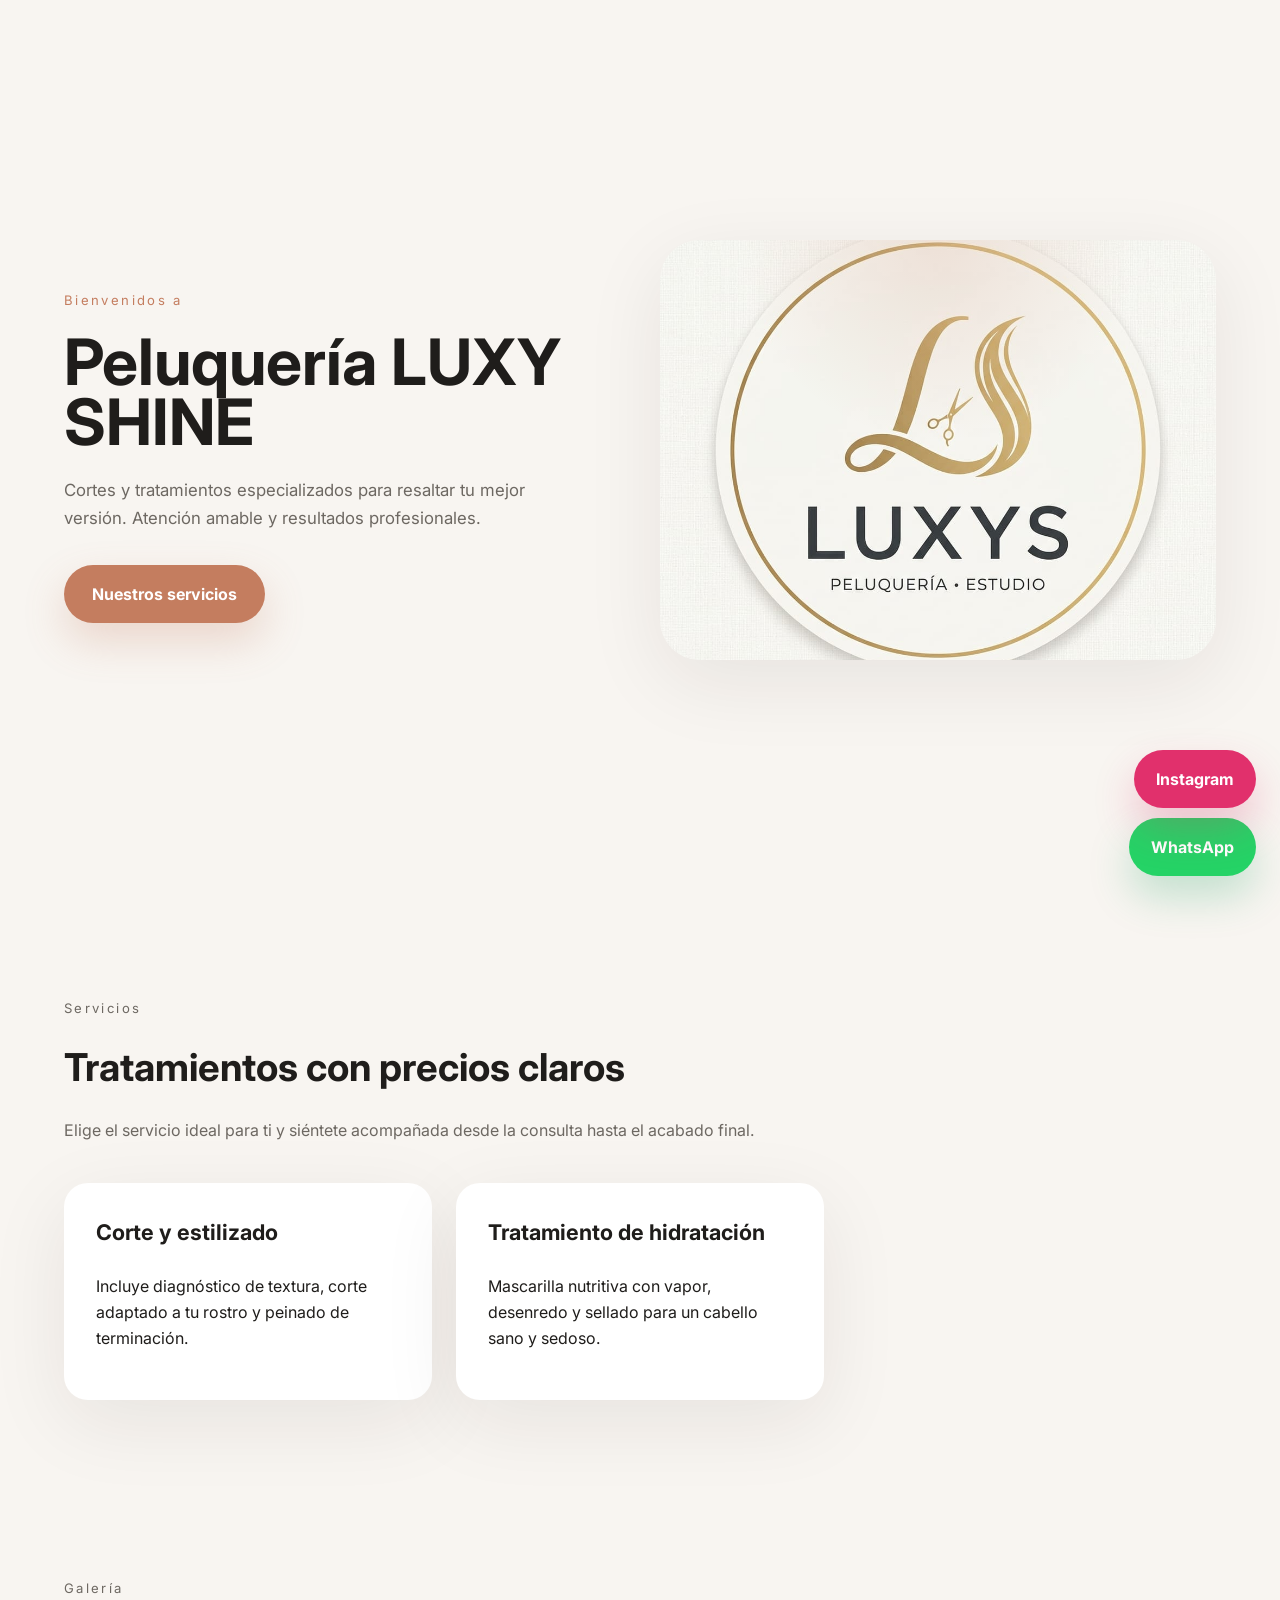
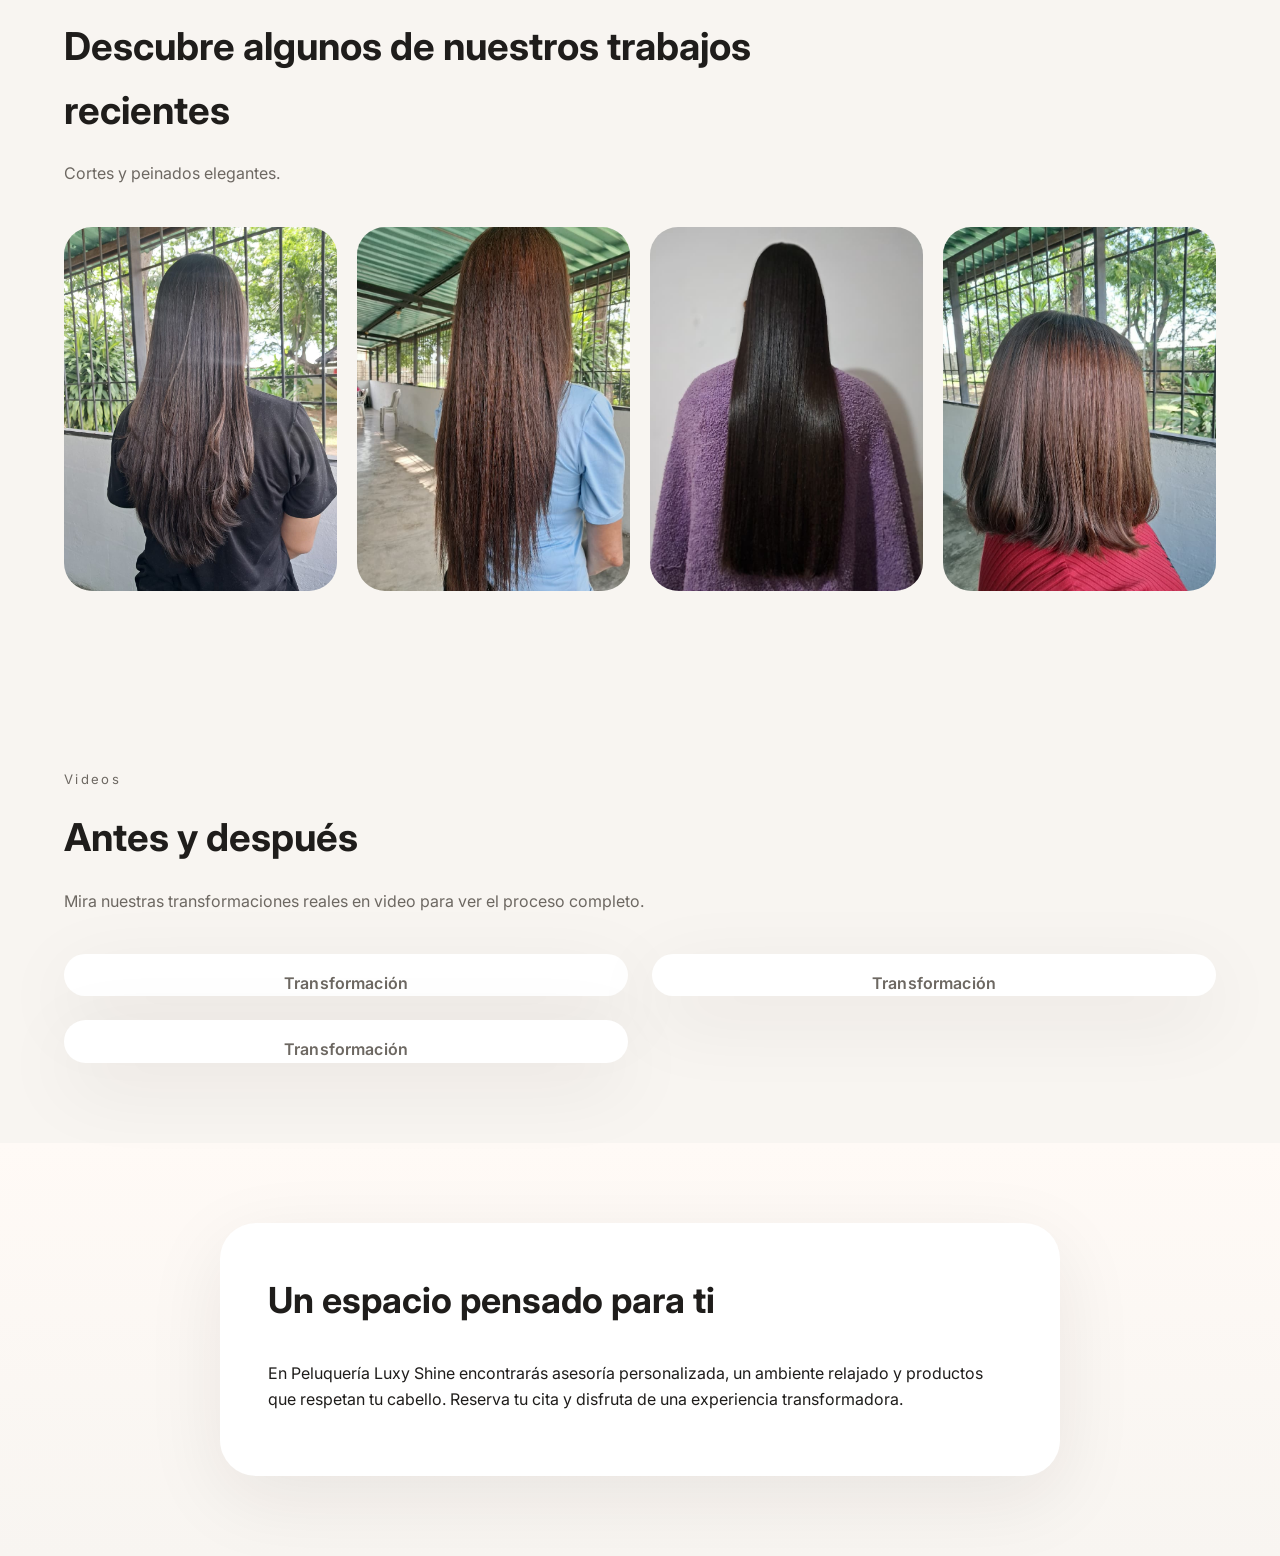
==== commit 2b92971f: "cambios" ====
--- a/index.html
+++ b/index.html
@@ -14,7 +14,7 @@
     <div class="hero__content">
       <p class="eyebrow">Bienvenidos a</p>
       <h1>Peluquería LUXY SHINE</h1>
-      <p class="hero__text">Cortes, color y tratamientos especializados para resaltar tu mejor versión. Atención amable y resultados profesionales.</p>
+      <p class="hero__text">Cortes y tratamientos especializados para resaltar tu mejor versión. Atención amable y resultados profesionales.</p>
       <a class="btn btn--primary" href="#servicios">Nuestros servicios</a>
     </div>
     <div class="hero__image"></div>
@@ -33,11 +33,7 @@
           <p class="price"></p>
           <p>Incluye diagnóstico de textura, corte adaptado a tu rostro y peinado de terminación.</p>
         </article>
-        <article class="card">
-          <h3>Coloración premium</h3>
-          <p class="price"></p>
-          <p>Color, mechas o balayage con productos suaves y acabado brillante que cuida tu cabello.</p>
-        </article>
+        
         <article class="card">
           <h3>Tratamiento de hidratación</h3>
           <p class="price"></p>
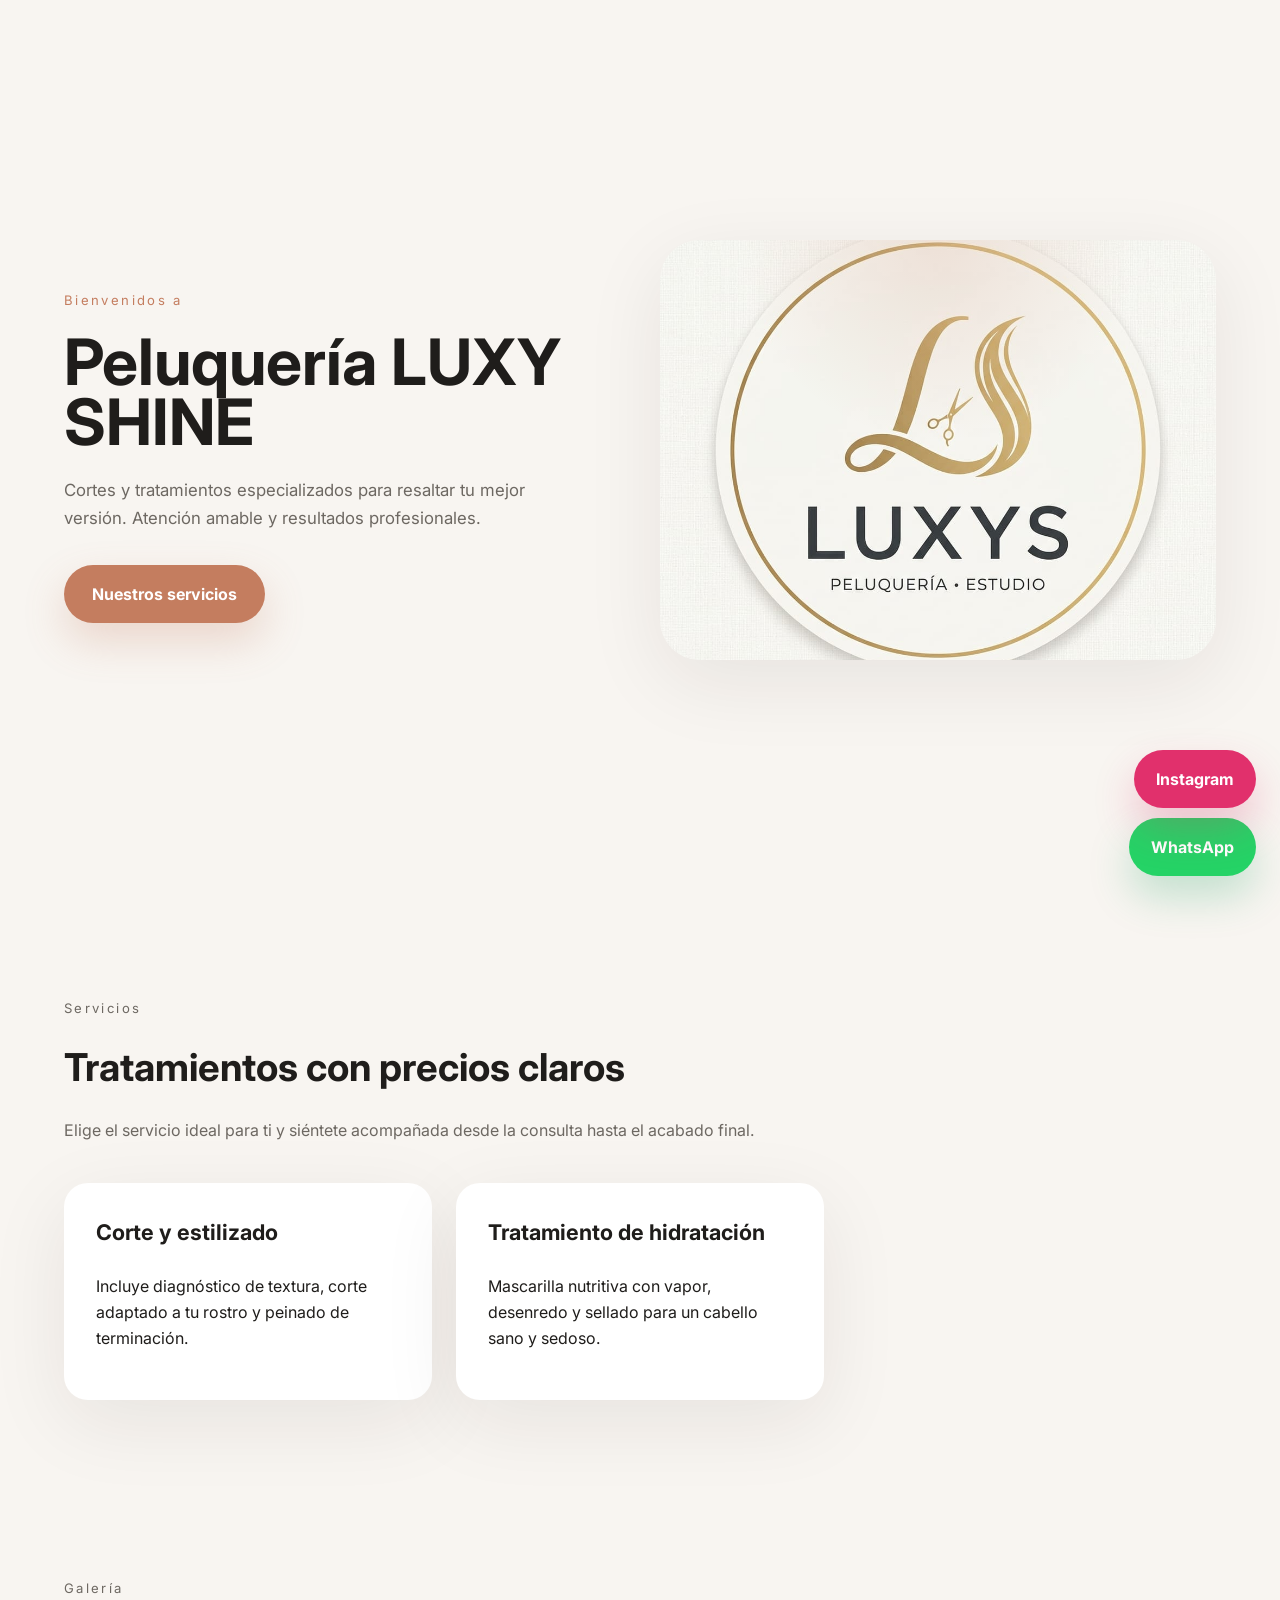
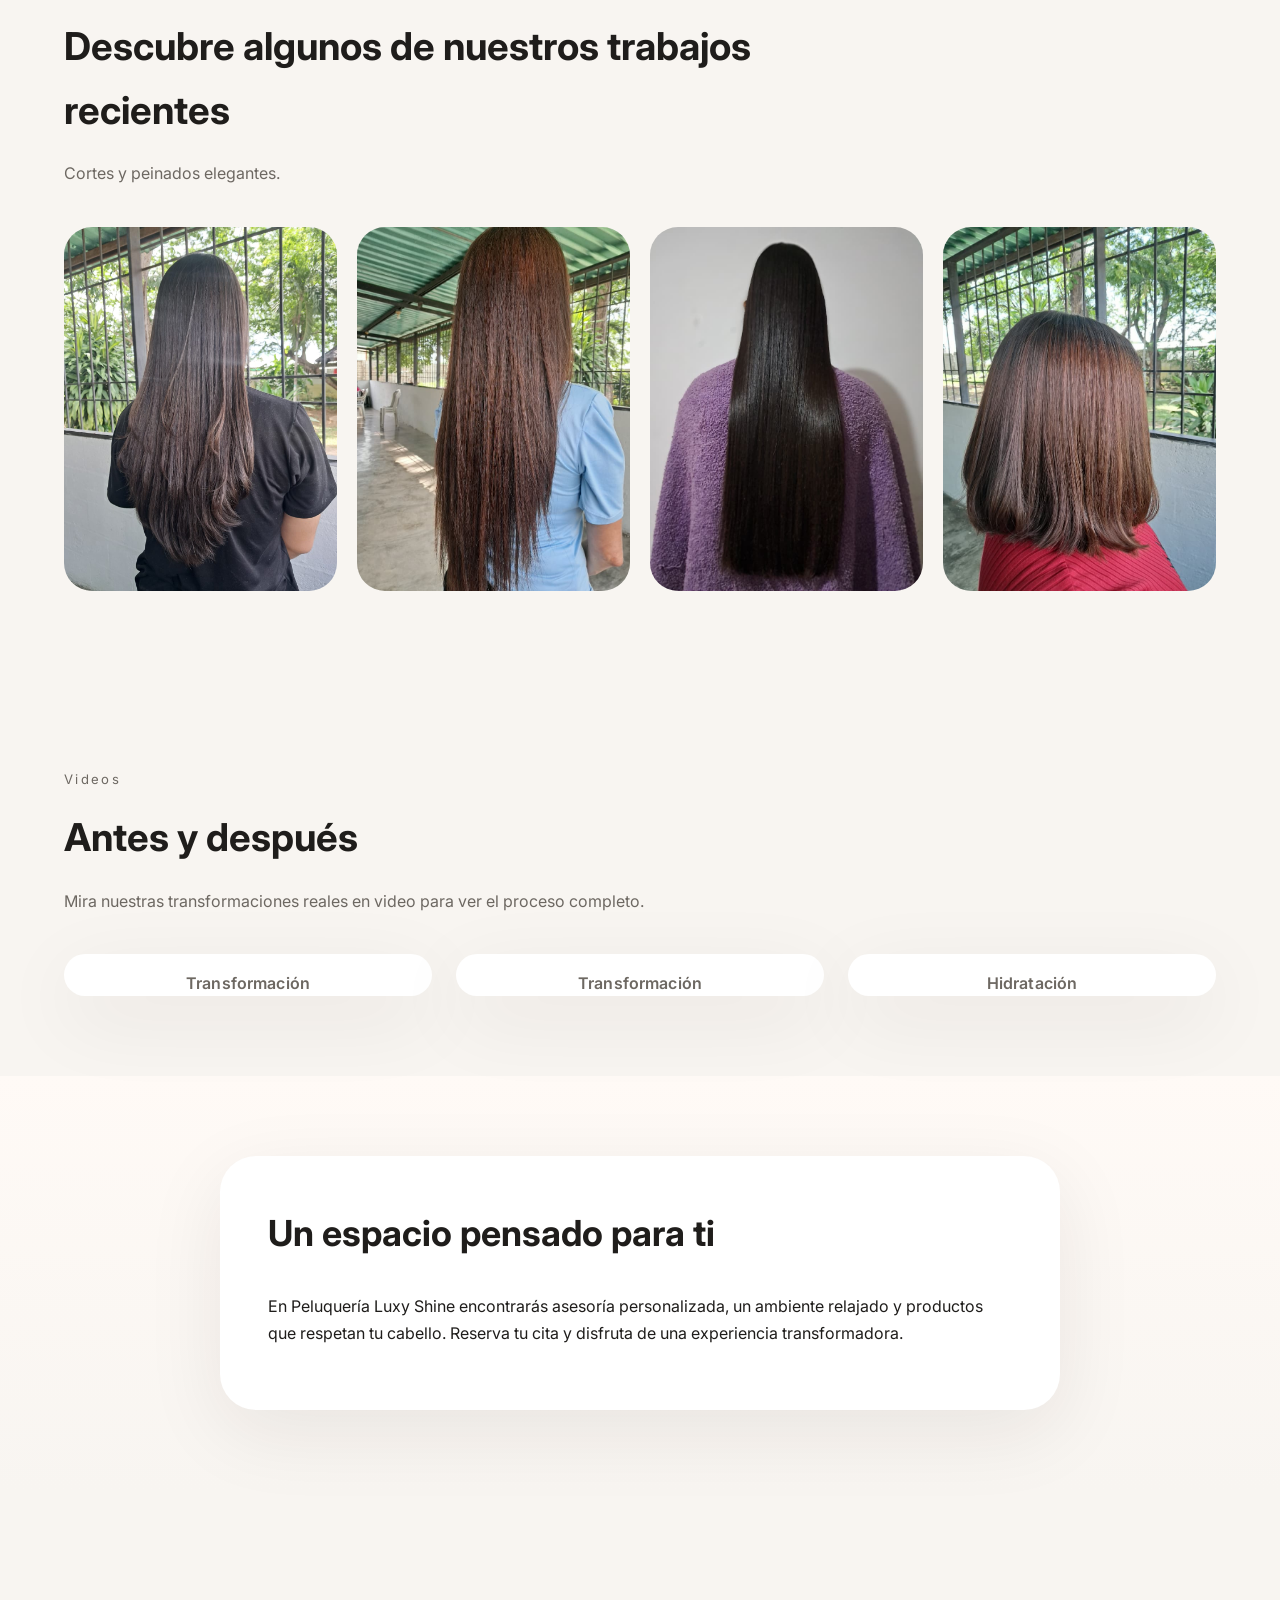
==== commit fd5d67e6: "mejora de las publicaciones de IG" ====
--- a/index.html
+++ b/index.html
@@ -72,22 +72,28 @@
       </div>
       <div class="video-grid">
         <article class="video-card">
-          <blockquote class="instagram-media" data-instgrm-captioned data-instgrm-permalink="https://www.instagram.com/p/DX4mqfJFjEU/?utm_source=ig_embed&amp;utm_campaign=loading" data-instgrm-version="14" style=" background:#FFF; border:0; border-radius:3px; box-shadow:0 0 1px 0 rgba(0,0,0,0.5),0 1px 10px 0 rgba(0,0,0,0.15); margin: 1px; max-width:540px; min-width:326px; padding:0; width:100%;">
-            <a href="https://www.instagram.com/p/DX4mqfJFjEU/?utm_source=ig_embed&amp;utm_campaign=loading" target="_blank" rel="noopener noreferrer"></a>
-          </blockquote>
+          <div class="instagram-card">
+            <blockquote class="instagram-media" data-instgrm-captioned data-instgrm-permalink="https://www.instagram.com/p/DX4mqfJFjEU/?utm_source=ig_embed&amp;utm_campaign=loading" data-instgrm-version="14" style=" background:#FFF; border:0; border-radius:3px; box-shadow:0 0 1px 0 rgba(0,0,0,0.5),0 1px 10px 0 rgba(0,0,0,0.15); margin: 1px; max-width:540px; min-width:326px; padding:0; width:100%;">
+              <a href="https://www.instagram.com/p/DX4mqfJFjEU/?utm_source=ig_embed&amp;utm_campaign=loading" target="_blank" rel="noopener noreferrer"></a>
+            </blockquote>
+          </div>
           <p>Transformación</p>
         </article>
         <article class="video-card">
-          <blockquote class="instagram-media" data-instgrm-captioned data-instgrm-permalink="https://www.instagram.com/p/DZisx30lF9X/?utm_source=ig_embed&amp;utm_campaign=loading" data-instgrm-version="14" style=" background:#FFF; border:0; border-radius:3px; box-shadow:0 0 1px 0 rgba(0,0,0,0.5),0 1px 10px 0 rgba(0,0,0,0.15); margin: 1px; max-width:540px; min-width:326px; padding:0; width:100%;">
-            <a href="https://www.instagram.com/p/DZisx30lF9X/?utm_source=ig_embed&amp;utm_campaign=loading" target="_blank" rel="noopener noreferrer"></a>
-          </blockquote>
+          <div class="instagram-card">
+            <blockquote class="instagram-media" data-instgrm-captioned data-instgrm-permalink="https://www.instagram.com/p/DZisx30lF9X/?utm_source=ig_embed&amp;utm_campaign=loading" data-instgrm-version="14" style=" background:#FFF; border:0; border-radius:3px; box-shadow:0 0 1px 0 rgba(0,0,0,0.5),0 1px 10px 0 rgba(0,0,0,0.15); margin: 1px; max-width:540px; min-width:326px; padding:0; width:100%;">
+              <a href="https://www.instagram.com/p/DZisx30lF9X/?utm_source=ig_embed&amp;utm_campaign=loading" target="_blank" rel="noopener noreferrer"></a>
+            </blockquote>
+          </div>
           <p>Transformación</p>
         </article>
         <article class="video-card">
-          <blockquote class="instagram-media" data-instgrm-captioned data-instgrm-permalink="https://www.instagram.com/reel/DYSCZXXtCyr/?utm_source=ig_embed&amp;utm_campaign=loading" data-instgrm-version="14" style=" background:#FFF; border:0; border-radius:3px; box-shadow:0 0 1px 0 rgba(0,0,0,0.5),0 1px 10px 0 rgba(0,0,0,0.15); margin: 1px; max-width:540px; min-width:326px; padding:0; width:100%;">
-            <a href="https://www.instagram.com/reel/DYSCZXXtCyr/?utm_source=ig_embed&amp;utm_campaign=loading" target="_blank" rel="noopener noreferrer"></a>
-          </blockquote>
-          <p>Transformación</p>
+          <div class="instagram-card">
+            <blockquote class="instagram-media" data-instgrm-captioned data-instgrm-permalink="https://www.instagram.com/reel/DYSCZXXtCyr/?utm_source=ig_embed&amp;utm_campaign=loading" data-instgrm-version="14" style=" background:#FFF; border:0; border-radius:3px; box-shadow:0 0 1px 0 rgba(0,0,0,0.5),0 1px 10px 0 rgba(0,0,0,0.15); margin: 1px; max-width:540px; min-width:326px; padding:0; width:100%;">
+              <a href="https://www.instagram.com/reel/DYSCZXXtCyr/?utm_source=ig_embed&amp;utm_campaign=loading" target="_blank" rel="noopener noreferrer"></a>
+            </blockquote>
+          </div>
+          <p>Hidratación</p>
         </article>
       </div>
       <script async defer src="https://www.instagram.com/embed.js"></script>
--- a/style.css
+++ b/style.css
@@ -26,6 +26,7 @@
 body {
   min-height: 100vh;
   line-height: 1.65;
+  padding-bottom: 160px;
 }
 
 a {
@@ -152,9 +153,10 @@
 
 .video-grid {
   display: grid;
-  grid-template-columns: repeat(2, minmax(0, 1fr));
+  grid-template-columns: repeat(auto-fit, minmax(280px, 1fr));
   gap: 24px;
   margin-top: 24px;
+  justify-items: center;
 }
 
 .video-card {
@@ -163,18 +165,19 @@
   padding: 0;
   overflow: hidden;
   box-shadow: var(--shadow);
-}
-
-.video-card video {
   width: 100%;
-  border-radius: 20px;
-  display: block;
-  background: #000;
-}
-
-.video-card blockquote,
-.video-card blockquote.instagram-media,
-.video-card .instagram-media {
+  max-width: 480px;
+}
+
+.instagram-card {
+  width: 100%;
+  max-width: 450px;
+  margin: 0 auto;
+}
+
+.instagram-card blockquote,
+.instagram-card blockquote.instagram-media,
+.instagram-card .instagram-media {
   width: 100% !important;
   background: transparent !important;
   border: none !important;
@@ -184,8 +187,15 @@
   padding: 0 !important;
 }
 
-.video-card blockquote.instagram-media a {
+.instagram-card blockquote.instagram-media a {
   display: block;
+}
+
+.video-card video {
+  width: 100%;
+  border-radius: 20px;
+  display: block;
+  background: #000;
 }
 
 .video-card p {
@@ -213,6 +223,17 @@
   transform: translateY(-2px);
 }
 
+@media (max-width: 620px) {
+  .video-grid {
+    grid-template-columns: 1fr;
+  }
+
+  .instagram-button,
+  .whatsapp-button {
+    right: 16px;
+  }
+}
+
 .instagram-placeholder {
   min-height: 300px;
   display: grid;
